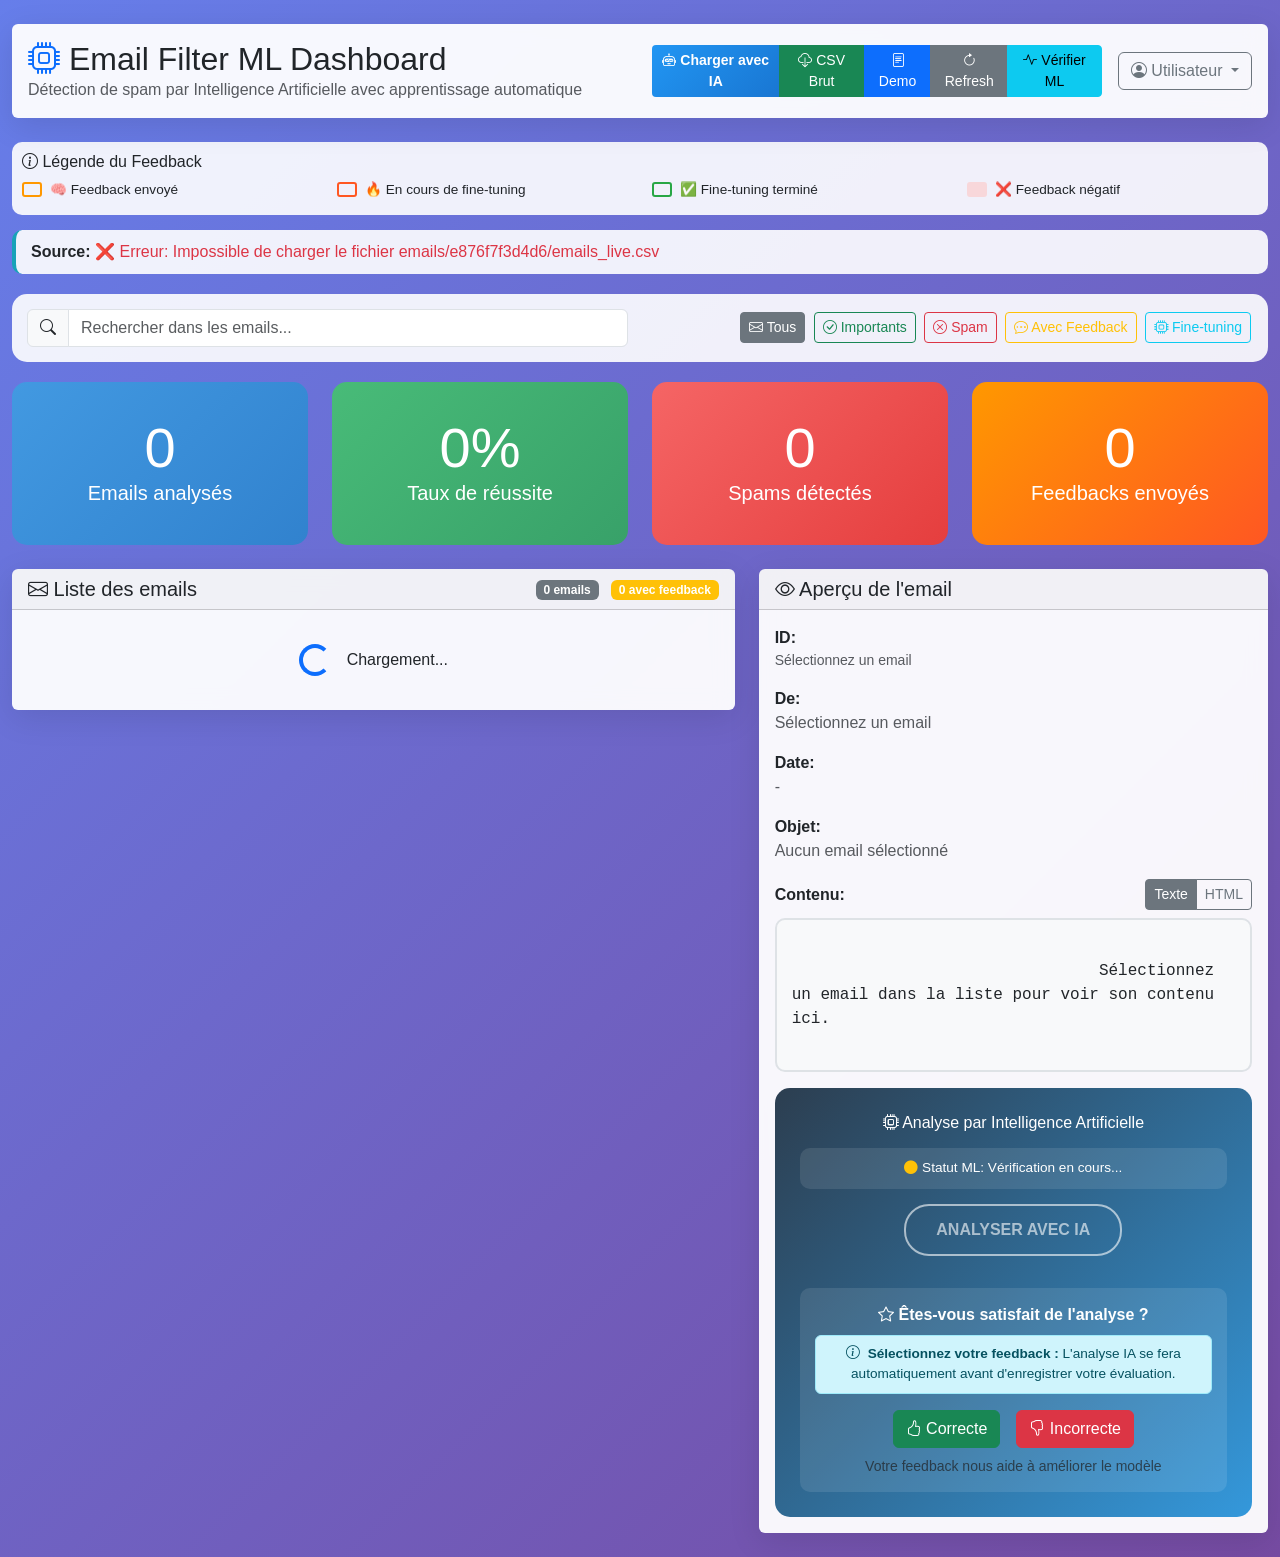
==== src/pages/index.html @ ebf8606f "all is fixed" ====
<!DOCTYPE html>
<html lang="fr">
<head>
    <meta charset="UTF-8">
    <meta name="viewport" content="width=device-width, initial-scale=1.0">
    <title>Email Filter - Détection de Spam ML & CSV</title>
    <link href="https://cdn.jsdelivr.net/npm/bootstrap@5.3.2/dist/css/bootstrap.min.css" rel="stylesheet">
    <link rel="stylesheet" href="https://cdn.jsdelivr.net/npm/bootstrap-icons@1.11.3/font/bootstrap-icons.min.css">
    <style>
        body { background: linear-gradient(135deg, #667eea 0%, #764ba2 100%); min-height: 100vh; font-family: 'Segoe UI', Tahoma, Geneva, Verdana, sans-serif; }
        .email-item { border-left: 4px solid #28a745; transition: all 0.3s ease; cursor: pointer; margin-bottom: 10px; padding: 15px; background: white; border-radius: 8px; box-shadow: 0 2px 4px rgba(0,0,0,0.1); position: relative; }
        .email-item.spam { border-left-color: #dc3545; }
        .email-item:hover { transform: translateX(5px); box-shadow: 0 4px 15px rgba(0,0,0,0.2); }
        .email-item.active { background-color: #e3f2fd !important; border-color: #2196f3; box-shadow: 0 4px 20px rgba(33, 150, 243, 0.3); }

        /* Styles pour le feedback et le fine-tuning */
        .email-item.has-feedback { border-right: 4px solid #ff9800; }
        .email-item.has-feedback::before,
        .email-item.contributing-to-finetuning::before,
        .email-item.finetuned-successfully::before { /* ✅ MODIFIÉ: Style commun pour les icônes */
            content: '';
            position: absolute;
            top: 10px;
            right: 10px;
            font-size: 16px;
            padding: 2px 6px;
            border-radius: 50%;
        }

        .email-item.has-feedback::before {
            content: '🧠';
            background: rgba(255, 152, 0, 0.1);
        }

        .email-item.contributing-to-finetuning {
            background: linear-gradient(135deg, rgba(255, 152, 0, 0.1), rgba(255, 87, 34, 0.1));
            border-right: 4px solid #ff5722;
        }
        .email-item.contributing-to-finetuning::before {
            content: '🔥';
            background: rgba(255, 87, 34, 0.2);
        }

        .email-item.finetuned-successfully {
            border-right: 4px solid #28a745; /* Bordure verte */
            background: rgba(40, 167, 69, 0.05); /* Léger fond vert */
        }
        .email-item.finetuned-successfully::before {
            content: '✅';
            background: rgba(40, 167, 69, 0.1);
        }

        .feedback-badge {
            position: absolute;
            top: 5px;
            right: 5px;
            font-size: 0.7rem;
            padding: 2px 6px;
            border-radius: 10px;
            font-weight: 600;
        }
        .feedback-positive { background: #d4edda; color: #155724; }
        .feedback-negative { background: #f8d7da; color: #721c24; }

        .card { backdrop-filter: blur(10px); background: rgba(255, 255, 255, 0.95); border: none; box-shadow: 0 8px 32px rgba(0, 0, 0, 0.1); }
        .stats-card { text-align: center; padding: 2rem; color: white; border-radius: 15px; transition: transform 0.3s ease; }
        .stats-card:hover { transform: translateY(-5px); }
        .stats-primary { background: linear-gradient(135deg, #4299e1, #3182ce); }
        .stats-success { background: linear-gradient(135deg, #48bb78, #38a169); }
        .stats-danger { background: linear-gradient(135deg, #f56565, #e53e3e); }
        .stats-warning { background: linear-gradient(135deg, #ff9800, #ff5722); }
        .email-preview { background: #f8f9fa; border: 2px solid #dee2e6; border-radius: 10px; padding: 15px; font-family: 'Courier New', monospace; max-height: 300px; overflow-y: auto; white-space: pre-wrap; }
        .analyze-section { background: linear-gradient(135deg, #2c3e50, #3498db); border-radius: 15px; padding: 25px; color: white; text-align: center; }
        .btn-analyze { background: rgba(255,255,255,0.2); border: 2px solid rgba(255,255,255,0.3); color: white; font-weight: 600; padding: 12px 30px; border-radius: 25px; transition: all 0.3s ease; }
        .btn-analyze:hover { background: rgba(255,255,255,0.3); transform: scale(1.05); color: white; }
        .btn-analyze:disabled { opacity: 0.6; cursor: not-allowed; transform: none; }
        .source-indicator { background: rgba(255, 255, 255, 0.9); border-radius: 10px; padding: 10px 15px; margin-bottom: 20px; border-left: 4px solid #17a2b8; }
        .email-type-badge { font-size: 0.7rem; padding: 4px 8px; border-radius: 12px; font-weight: 600; text-transform: uppercase; }
        #emailList { max-height: 500px; overflow-y: auto; padding: 0 15px; }
        .search-controls { background: rgba(255, 255, 255, 0.9); border-radius: 15px; padding: 15px; margin-bottom: 20px; }
        .ml-status { background: rgba(255, 255, 255, 0.1); border-radius: 10px; padding: 10px; margin-bottom: 15px; font-size: 0.85rem; }
        .ml-status.online { border-left: 4px solid #28a745; }
        .ml-status.offline { border-left: 4px solid #dc3545; }
        .ml-status.training { border-left: 4px solid #ffc107; background: rgba(255, 193, 7, 0.1); }
        .filter-buttons .btn { margin: 2px; }
        ::-webkit-scrollbar { width: 8px; }
        ::-webkit-scrollbar-track { background: #f1f1f1; border-radius: 4px; }
        ::-webkit-scrollbar-thumb { background: #888; border-radius: 4px; }
        ::-webkit-scrollbar-thumb:hover { background: #555; }
        .loading-spinner { display: flex; justify-content: center; align-items: center; height: 100px; }
        .error-message { background: #f8d7da; color: #721c24; padding: 10px; border-radius: 8px; border: 1px solid #f5c6cb; margin: 10px 0; }
        .feedback-section { background: rgba(255,255,255,0.1); border-radius: 10px; padding: 15px; margin-top: 15px; }
        .feedback-message { margin-top: 10px; }
        
        /* Contenu visible pour debug - authentification désactivée */
        .main-content {
            visibility: visible;
        }

        .auth-loading {
            position: fixed;
            top: 0;
            left: 0;
            width: 100%;
            height: 100%;
            background: linear-gradient(135deg, #667eea 0%, #764ba2 100%);
            display: flex;
            justify-content: center;
            align-items: center;
            z-index: 9999;
            color: white;
        }

        /* Styles pour les indicateurs de fine-tuning */
        .finetuning-indicator {
            background: linear-gradient(45deg, #ff9800, #ff5722);
            color: white;
            border-radius: 10px;
            padding: 15px;
            margin-bottom: 20px;
            animation: pulse 2s infinite;
        }
        .auto-refresh-indicator {
            background: rgba(33, 150, 243, 0.1);
            border: 2px solid #2196f3;
            border-radius: 10px;
            padding: 10px;
            margin-bottom: 15px;
        }

        @keyframes pulse {
            0% { box-shadow: 0 0 0 0 rgba(255, 152, 0, 0.7); }
            70% { box-shadow: 0 0 0 10px rgba(255, 152, 0, 0); }
            100% { box-shadow: 0 0 0 0 rgba(255, 152, 0, 0); }
        }

        @keyframes spin {
            to { transform: rotate(360deg); }
        }
        .spin { animation: spin 1s linear infinite; }

        .btn-auto-refresh {
            background: linear-gradient(135deg, #2196f3, #1976d2);
            border: none;
            color: white;
            font-weight: 600;
        }
        .btn-auto-refresh:hover {
            background: linear-gradient(135deg, #1976d2, #1565c0);
            color: white;
        }

        /* Style pour la légende du feedback */
        .feedback-legend {
            background: rgba(255, 255, 255, 0.9);
            border-radius: 10px;
            padding: 10px;
            margin-bottom: 15px;
            font-size: 0.85rem;
        }
        .legend-item {
            display: flex;
            align-items: center;
            margin-bottom: 5px;
        }
        .legend-color {
            width: 20px;
            height: 15px;
            margin-right: 8px;
            border-radius: 3px;
        }
    </style>
    
    <!-- Protection d'authentification améliorée -->
    <script>
        console.log('🔥 DEBUG: Script d\'authentification chargé');
        // TEMPORAIREMENT DÉSACTIVÉ POUR DEBUG
        if (false) {
        // PROTECTION CRITIQUE - Ne pas contourner cette vérification
        (function() {
            'use strict';

            console.log('[AUTH] Vérification d\'authentification en cours...');

            function checkAuth() {
                try {
                    // Vérifier le nouveau système d'authentification JWT
                    const accessToken = localStorage.getItem('access_token');
                    const tokenExpiry = localStorage.getItem('token_expiry');
                    const userData = localStorage.getItem('user_data');

                    console.log('[AUTH] Access Token:', accessToken ? 'trouvé' : 'absent');
                    console.log('[AUTH] User Data:', userData ? 'trouvé' : 'absent');

                    if (!accessToken || !tokenExpiry || !userData) {
                        console.log('[AUTH] Données d\'authentification manquantes');
                        return false;
                    }

                    // Vérifier si le token a expiré
                    const now = Date.now();
                    const expiry = parseInt(tokenExpiry);

                    if (now >= expiry) {
                        console.log('[AUTH] Token expiré');
                        return false;
                    }

                    console.log('[AUTH] Authentification valide');
                    return true;
                } catch (e) {
                    console.error('[AUTH] Erreur lors de la vérification:', e);
                    return false;
                }
            }

            function showAuthLoading() {
                const loadingDiv = document.createElement('div');
                loadingDiv.className = 'auth-loading';
                loadingDiv.innerHTML = `
                    <div class="text-center">
                        <div class="spinner-border text-light mb-3" role="status">
                            <span class="visually-hidden">Vérification...</span>
                        </div>
                        <h4>Vérification de l'authentification...</h4>
                    </div>
                `;
                document.body.appendChild(loadingDiv);
                return loadingDiv;
            }

            function removeAuthLoading(loadingDiv) {
                if (loadingDiv && loadingDiv.parentNode) {
                    loadingDiv.parentNode.removeChild(loadingDiv);
                }
            }

            // Afficher l'écran de chargement immédiatement
            const loadingDiv = showAuthLoading();

            // Délai pour permettre à la page de se charger et éviter le flash
            setTimeout(() => {
                const isAuthenticated = checkAuth();
                console.log('[AUTH] Résultat authentification:', isAuthenticated);

                if (!isAuthenticated) {
                    console.log('[AUTH] ACCÈS REFUSÉ - Redirection vers login');
                    // Redirection douce vers login
                    window.location.href = 'new_login.html';
                    return;
                }

                console.log('[AUTH] ACCÈS AUTORISÉ - Affichage du contenu');

                // Fonction pour afficher le contenu
                function showMainContent() {
                    console.log('[AUTH] Tentative d\'affichage du contenu...');

                    // Supprimer le loading
                    if (loadingDiv && loadingDiv.parentNode) {
                        loadingDiv.parentNode.removeChild(loadingDiv);
                        console.log('[AUTH] Loading supprimé');
                    }
                    removeAuthLoading(loadingDiv);

                    // Si DOMContentLoaded est déjà passé
                    if (document.readyState === 'complete' || document.readyState === 'interactive') {
                        const mainContent = document.querySelector('.main-content');
                        if (mainContent) {
                            mainContent.style.visibility = 'visible';
                            console.log('[AUTH] Contenu principal affiché');
                        } else {
                            console.error('[AUTH] Élément .main-content non trouvé !');
                        }

                        // Initialiser l'interface utilisateur
                        if (typeof initializeUserInterface === 'function') {
                            initializeUserInterface();
                            console.log('[AUTH] Interface utilisateur initialisée');
                        }
                        removeAuthLoading(loadingDiv);
                    }
                }

                // Afficher le contenu immédiatement
                showMainContent();

                // AuthManager compatible avec le nouveau système JWT
                window.AuthManager = {
                    getCurrentUser: function() {
                        try {
                            const userData = localStorage.getItem('user_data');
                            return userData ? JSON.parse(userData) : null;
                        } catch (e) {
                            return null;
                        }
                    },

                    getSessionInfo: function() {
                        try {
                            const userData = localStorage.getItem('user_data');
                            const tokenExpiry = localStorage.getItem('token_expiry');
                            if (userData && tokenExpiry) {
                                const user = JSON.parse(userData);
                                return {
                                    user: user,
                                    created: new Date().toLocaleString(),
                                    expires: new Date(parseInt(tokenExpiry)).toLocaleString()
                                };
                            }
                            return null;
                        } catch (e) {
                            return null;
                        }
                    },

                    logout: function() {
                        localStorage.removeItem('access_token');
                        localStorage.removeItem('refresh_token');
                        localStorage.removeItem('user_data');
                        localStorage.removeItem('token_expiry');
                        window.location.href = 'new_login.html';
                    }
                };
                // Code d'affichage déplacé plus haut dans la logique d'authentification
            }, 500);
        })();
        } // Fin du if (false) - debug
        console.log('🔥 DEBUG: Script d\'authentification terminé');
    </script>
</head>
<body>
    <!-- Contenu principal -->
    <div class="main-content">
    <div class="container-fluid py-4">
        <div class="row mb-4">
            <div class="col-12">
                <div class="card">
                    <div class="card-body">
                        <div class="row align-items-center">
                            <div class="col-md-6">
                                <h2 class="mb-0">
                                    <i class="bi bi-cpu text-primary"></i> Email Filter ML Dashboard
                                </h2>
                                <p class="text-muted mb-0">Détection de spam par Intelligence Artificielle avec apprentissage automatique</p>
                            </div>
                            <div class="col-md-6 text-end">
                                <div class="d-flex align-items-center justify-content-end gap-3">
                                    <div class="btn-group" role="group">
                                        <button type="button" class="btn btn-auto-refresh btn-sm" onclick="loadEmailsWithAI()">
                                            <i class="bi bi-robot"></i> Charger avec IA
                                        </button>
                                        <button type="button" class="btn btn-success btn-sm" onclick="loadLiveEmails()">
                                            <i class="bi bi-cloud-download"></i> CSV Brut
                                        </button>
                                        <button type="button" class="btn btn-primary btn-sm" onclick="loadDemoEmails()">
                                            <i class="bi bi-file-text"></i> Demo
                                        </button>
                                        <button type="button" class="btn btn-secondary btn-sm" onclick="refreshEmails()">
                                            <i class="bi bi-arrow-clockwise"></i> Refresh
                                        </button>
                                        <button type="button" class="btn btn-info btn-sm" onclick="checkMLStatus()">
                                            <i class="bi bi-activity"></i> Vérifier ML
                                        </button>
                                    </div>
                                    <div class="dropdown">
                                        <button class="btn btn-outline-secondary dropdown-toggle" type="button" id="userDropdown" data-bs-toggle="dropdown" aria-expanded="false">
                                            <i class="bi bi-person-circle"></i> <span id="userName">Utilisateur</span>
                                        </button>
                                        <ul class="dropdown-menu dropdown-menu-end" aria-labelledby="userDropdown">
                                            <li><span class="dropdown-item-text"><strong id="userEmail">email@example.com</strong></span></li>
                                            <li><span class="dropdown-item-text text-muted" id="userRole">Rôle</span></li>
                                            <li><hr class="dropdown-divider"></li>
                                            <li><a class="dropdown-item" href="#" onclick="showSessionInfo()"><i class="bi bi-info-circle"></i> Session</a></li>
                                            <li><a class="dropdown-item text-danger" href="#" onclick="logout()"><i class="bi bi-box-arrow-right"></i> Déconnexion</a></li>
                                        </ul>
                                    </div>
                                </div>
                            </div>
                        </div>
                    </div>
                </div>
            </div>
        </div>


        <!-- ✅ MODIFIÉ: Indicateur de Fine-tuning avec timer -->
        <div id="finetuningIndicator" class="finetuning-indicator" style="display: none;">
            <div class="d-flex justify-content-between align-items-center">
                <div class="d-flex align-items-center">
                    <div class="spinner-border spinner-border-sm me-3"></div>
                    <div>
                        <h6 class="mb-1">🧠 IA en Apprentissage</h6>
                        <small id="finetuningDetails">Le modèle s'améliore grâce à vos feedbacks.</small>
                    </div>
                </div>
                <div class="badge bg-light text-dark" id="finetuningTimer">00:00</div>
            </div>
        </div>

        <!-- Indicateur de Refresh Auto -->
        <div id="autoRefreshIndicator" class="auto-refresh-indicator" style="display: none;">
            <div class="d-flex align-items-center">
                <i class="bi bi-robot text-primary me-2"></i>
                <span><strong>Mode IA Automatique:</strong> Les emails sont automatiquement analysés par l'Intelligence Artificielle</span>
            </div>
        </div>

        <div class="feedback-legend">
            <h6 class="mb-2"><i class="bi bi-info-circle"></i> Légende du Feedback</h6>
            <div class="row">
                <div class="col-md-3">
                    <div class="legend-item">
                        <div class="legend-color" style="border: 2px solid #ff9800;"></div>
                        <span>🧠 Feedback envoyé</span>
                    </div>
                </div>
                <div class="col-md-3">
                    <div class="legend-item">
                        <div class="legend-color" style="border: 2px solid #ff5722;"></div>
                        <span>🔥 En cours de fine-tuning</span>
                    </div>
                </div>
                <div class="col-md-3">
                    <div class="legend-item">
                        <div class="legend-color" style="border: 2px solid #28a745;"></div>
                        <span>✅ Fine-tuning terminé</span>
                    </div>
                </div>
                <div class="col-md-3">
                    <div class="legend-item">
                        <div class="legend-color" style="background: #f8d7da;"></div>
                        <span>❌ Feedback négatif</span>
                    </div>
                </div>
            </div>
        </div>

        <div id="sourceIndicator" class="source-indicator" style="display: none;">
            <strong>Source:</strong> <span id="sourceText">Chargement...</span>
        </div>

        <div class="search-controls">
            <div class="row align-items-center">
                <div class="col-md-6">
                    <div class="input-group">
                        <span class="input-group-text"><i class="bi bi-search"></i></span>
                        <input type="text" id="searchInput" class="form-control" placeholder="Rechercher dans les emails..." onkeyup="performSearch()">
                    </div>
                </div>
                <div class="col-md-6">
                    <div class="filter-buttons text-end">
                        <button class="btn btn-outline-secondary btn-sm active" onclick="filterEmails('ALL')" data-filter="ALL">
                            <i class="bi bi-envelope"></i> Tous
                        </button>
                        <button class="btn btn-outline-success btn-sm" onclick="filterEmails('IMPORTANT')" data-filter="IMPORTANT">
                            <i class="bi bi-check-circle"></i> Importants
                        </button>
                        <button class="btn btn-outline-danger btn-sm" onclick="filterEmails('SPAM')" data-filter="SPAM">
                            <i class="bi bi-x-circle"></i> Spam
                        </button>
                        <button class="btn btn-outline-warning btn-sm" onclick="filterEmails('WITH_FEEDBACK')" data-filter="WITH_FEEDBACK">
                            <i class="bi bi-chat-dots"></i> Avec Feedback
                        </button>
                        <button class="btn btn-outline-info btn-sm" onclick="filterEmails('FINETUNING')" data-filter="FINETUNING">
                            <i class="bi bi-cpu"></i> Fine-tuning
                        </button>
                    </div>
                </div>
            </div>
        </div>

        <div class="row mb-4">
            <div class="col-md-3">
                <div class="stats-card stats-primary">
                    <div class="display-4" id="totalEmails">0</div>
                    <h5>Emails analysés</h5>
                </div>
            </div>
            <div class="col-md-3">
                <div class="stats-card stats-success">
                    <div class="display-4" id="successRate">0%</div>
                    <h5>Taux de réussite</h5>
                </div>
            </div>
            <div class="col-md-3">
                <div class="stats-card stats-danger">
                    <div class="display-4" id="spamCount">0</div>
                    <h5>Spams détectés</h5>
                </div>
            </div>
            <div class="col-md-3">
                <div class="stats-card stats-warning">
                    <div class="display-4" id="feedbackCount">0</div>
                    <h5>Feedbacks envoyés</h5>
                </div>
            </div>
        </div>

        <div class="row">
            <div class="col-lg-7">
                <div class="card">
                    <div class="card-header d-flex justify-content-between align-items-center">
                        <h5 class="mb-0"><i class="bi bi-envelope"></i> Liste des emails</h5>
                        <div>
                            <span id="emailCounter" class="badge bg-secondary me-2">0 emails</span>
                            <span id="feedbackCounter" class="badge bg-warning">0 avec feedback</span>
                        </div>
                    </div>
                    <div class="card-body p-0">
                        <div id="emailList">
                            <div class="loading-spinner">
                                <div class="spinner-border text-primary" role="status">
                                    <span class="visually-hidden">Chargement...</span>
                                </div>
                                <div class="ms-3">Chargement...</div>
                            </div>
                        </div>
                    </div>
                </div>
            </div>

            <div class="col-lg-5">
                <div class="card">
                    <div class="card-header d-flex justify-content-between align-items-center">
                        <h5 class="mb-0"><i class="bi bi-eye"></i> Aperçu de l'email</h5>
                        <div id="emailFeedbackStatus" class="badge" style="display: none;"></div>
                    </div>
                    <div class="card-body">
                        <div class="mb-3">
                            <strong>ID:</strong>
                            <div id="emailId" class="text-muted small">Sélectionnez un email</div>
                        </div>
                        <div class="mb-3">
                            <strong>De:</strong>
                            <div id="emailFrom" class="text-muted">Sélectionnez un email</div>
                        </div>
                        <div class="mb-3">
                            <strong>Date:</strong>
                            <div id="emailDate" class="text-muted">-</div>
                        </div>
                        <div class="mb-3">
                            <strong>Objet:</strong>
                            <div id="emailSubject" class="text-muted">Aucun email sélectionné</div>
                        </div>
                        <div class="mb-3">
                            <div class="d-flex justify-content-between align-items-center mb-2">
                                <strong>Contenu:</strong>
                                <div class="btn-group btn-group-sm" role="group">
                                    <input type="radio" class="btn-check" name="viewMode" id="textMode" checked>
                                    <label class="btn btn-outline-secondary" for="textMode">Texte</label>
                                    <input type="radio" class="btn-check" name="viewMode" id="htmlMode">
                                    <label class="btn btn-outline-secondary" for="htmlMode">HTML</label>
                                </div>
                            </div>
                            <div id="emailBody" class="email-preview">
                                Sélectionnez un email dans la liste pour voir son contenu ici.
                            </div>
                        </div>

                        <div class="analyze-section">
                            <h6 class="mb-3">
                                <i class="bi bi-cpu"></i> Analyse par Intelligence Artificielle
                            </h6>
                            <div id="mlStatus" class="ml-status">
                                <i class="bi bi-circle-fill text-warning"></i> Statut ML: Vérification en cours...
                            </div>
                            <button id="analyzeBtn" class="btn btn-analyze mb-3" onclick="analyzeEmail()" disabled>
                                <i class="bi bi-brain"></i> ANALYSER AVEC IA
                            </button>
                            <div id="analysisResult" class="mb-3"></div>

                            <div class="feedback-section">
                                <div class="mb-2">
                                    <strong><i class="bi bi-star"></i> Êtes-vous satisfait de l'analyse ?</strong>
                                </div>
                                <div id="feedbackInstruction" class="alert alert-info alert-sm py-2 mb-3" style="font-size: 0.85rem;">
                                    <i class="bi bi-info-circle me-1"></i>
                                    <strong>Sélectionnez votre feedback :</strong> L'analyse IA se fera automatiquement avant d'enregistrer votre évaluation.
                                </div>
                                <div class="d-flex gap-3 justify-content-center">
                                    <button type="button" class="btn btn-success" onclick="sendFeedbackDirect('yes')">
                                        <i class="bi bi-hand-thumbs-up"></i> Correcte
                                    </button>
                                    <button type="button" class="btn btn-danger" onclick="sendFeedbackDirect('no')">
                                        <i class="bi bi-hand-thumbs-down"></i> Incorrecte
                                    </button>
                                </div>
                                <small class="text-muted d-block mt-2 text-center">
                                    Votre feedback nous aide à améliorer le modèle
                                </small>
                            </div>
                        </div>
                    </div>
                </div>
            </div>
        </div>
    </div>
    </div><!-- Fin main-content -->

    <!-- Modal Gmail -->
    <div class="modal fade" id="gmailModal" tabindex="-1" aria-labelledby="gmailModalLabel" aria-hidden="true">
        <div class="modal-dialog modal-dialog-centered">
            <div class="modal-content">
                <div class="modal-header">
                    <h5 class="modal-title" id="gmailModalLabel">
                        <i class="bi bi-envelope-at"></i> Récupérer vos emails Gmail
                    </h5>
                    <button type="button" class="btn-close" data-bs-dismiss="modal" aria-label="Close"></button>
                </div>
                <div class="modal-body">
                    <div class="alert alert-info">
                        <i class="bi bi-info-circle"></i>
                        <strong>Important :</strong> Utilisez un <a href="https://support.google.com/mail/answer/185833" target="_blank">mot de passe d'application</a> Gmail, pas votre mot de passe principal.
                    </div>

                    <div id="gmailAlert"></div>

                    <form id="gmailForm">
                        <div class="mb-3">
                            <label for="gmailUsername" class="form-label">
                                <i class="bi bi-person"></i> Adresse Gmail
                            </label>
                            <input type="email" class="form-control" id="gmailUsername" placeholder="votre@gmail.com" required>
                        </div>

                        <div class="mb-3">
                            <label for="gmailPassword" class="form-label">
                                <i class="bi bi-key"></i> Mot de passe d'application
                            </label>
                            <input type="password" class="form-control" id="gmailPassword" placeholder="xxxx xxxx xxxx xxxx" required>
                            <div class="form-text">
                                <a href="https://support.google.com/mail/answer/185833" target="_blank">
                                    Comment créer un mot de passe d'application ?
                                </a>
                            </div>
                        </div>

                        <div class="row">
                            <div class="col-md-6">
                                <div class="mb-3">
                                    <label for="maxEmails" class="form-label">Nombre d'emails max</label>
                                    <select class="form-select" id="maxEmails">
                                        <option value="25">25 emails</option>
                                        <option value="50" selected>50 emails</option>
                                        <option value="100">100 emails</option>
                                    </select>
                                </div>
                            </div>
                            <div class="col-md-6">
                                <div class="mb-3">
                                    <div class="form-check mt-4">
                                        <input class="form-check-input" type="checkbox" id="includeSpam" checked>
                                        <label class="form-check-label" for="includeSpam">
                                            Inclure les spams
                                        </label>
                                    </div>
                                </div>
                            </div>
                        </div>
                    </form>
                </div>
                <div class="modal-footer">
                    <button type="button" class="btn btn-secondary" data-bs-dismiss="modal">Annuler</button>
                    <button type="button" class="btn btn-success" id="fetchGmailBtn">
                        <span class="spinner-border spinner-border-sm d-none" id="gmailSpinner"></span>
                        <i class="bi bi-cloud-download"></i> Récupérer les emails
                    </button>
                </div>
            </div>
        </div>
    </div>

    <!-- Scripts d'authentification intégrés dans le fichier -->
    <!-- Scripts d'authentification -->
    <!-- <script src="auth-guard.js"></script> --> <!-- Disabled: file not found -->

    <script src="https://cdn.jsdelivr.net/npm/bootstrap@5.3.2/dist/js/bootstrap.bundle.min.js"></script>
    <script src="hashUtils.js"></script>
    <script src="csvEmailLoader.js" defer></script>

    <script defer>
        // Variables globales
        let currentFilter = 'ALL';
        let currentSearchQuery = '';
        let filteredEmails = [];
        let mlStatusOnline = false;
        let autoRefreshMode = false;
        let finetuningStatus = false;
        // ✅ NOUVEAU: Variables pour le timer de fine-tuning
        let finetuningTimerInterval = null;
        let finetuningStartTime = null;

        // Variables pour le feedback
        let currentEmailData = null;
        let currentAnalysisResult = null;

        // Stockage local du cycle de vie du feedback
        let feedbackStorage = JSON.parse(localStorage.getItem('emailFeedbacks') || '{}');
        let finetuningEmailIds = new Set(JSON.parse(localStorage.getItem('finetuningEmails') || '[]'));
        let finetunedEmailIds = new Set(JSON.parse(localStorage.getItem('finetunedEmails') || '[]'));

        const getApiUrl = () => {
            const hostname = window.location.hostname;
            if (hostname === 'localhost' || hostname === '127.0.0.1') {
                return 'http://localhost:8000';
            }
            return `http://${hostname}:8000`;
        };

        const mlApiUrl = getApiUrl();

        // Fonctions de gestion du stockage
        function saveFeedbackToStorage(emailId, feedback) {
            feedbackStorage[emailId] = {
                satisfaction: feedback.satisfaction,
                timestamp: feedback.timestamp,
                prediction: feedback.prediction,
                probability: feedback.probability
            };
            localStorage.setItem('emailFeedbacks', JSON.stringify(feedbackStorage));
            console.log(`💾 Feedback sauvegardé pour email ${emailId}`);
        }

        function markEmailForFinetuning(emailId) {
            finetuningEmailIds.add(emailId);
            localStorage.setItem('finetuningEmails', JSON.stringify([...finetuningEmailIds]));
            console.log(`🔥 Email ${emailId} marqué pour fine-tuning`);
        }

        function markEmailsAsFinetuned(emailIds) {
            emailIds.forEach(id => finetunedEmailIds.add(id));
            localStorage.setItem('finetunedEmails', JSON.stringify([...finetunedEmailIds]));
            console.log(`✅ ${emailIds.size} emails marqués comme fine-tunés.`);
        }

        function clearPendingFinetuningEmails() {
            finetuningEmailIds.clear();
            localStorage.removeItem('finetuningEmails');
            console.log('🗑️ File d\'attente de fine-tuning vidée.');
        }

        function getEmailFeedbackStatus(emailId) {
            return feedbackStorage[emailId] || null;
        }

        function isEmailContributingToFinetuning(emailId) {
            return finetuningEmailIds.has(emailId);
        }

        function isEmailFinetuned(emailId) {
            return finetunedEmailIds.has(emailId);
        }

        function updateEmailDisplayWithFeedback() {
            const emailItems = document.querySelectorAll('.email-item');
            let feedbackCount = 0;

            emailItems.forEach((item, index) => {
                const email = filteredEmails[index];
                if (!email) return;

                const emailId = email.id || `email_${index}`;
                const feedbackStatus = getEmailFeedbackStatus(emailId);
                const isContributing = isEmailContributingToFinetuning(emailId);
                const isFinetuned = isEmailFinetuned(emailId);

                item.classList.remove('has-feedback', 'contributing-to-finetuning', 'finetuned-successfully');

                const existingBadges = item.querySelectorAll('.feedback-badge');
                existingBadges.forEach(badge => badge.remove());

                if (isFinetuned) {
                    item.classList.add('finetuned-successfully');
                } else if (isContributing) {
                    item.classList.add('contributing-to-finetuning');
                } else if (feedbackStatus) {
                    item.classList.add('has-feedback');
                }

                if (feedbackStatus) {
                    feedbackCount++;
                    const badge = document.createElement('div');
                    badge.className = `feedback-badge ${feedbackStatus.satisfaction === 'yes' ? 'feedback-positive' : 'feedback-negative'}`;
                    badge.innerHTML = feedbackStatus.satisfaction === 'yes' ? '👍' : '👎';
                    badge.title = `Feedback: ${feedbackStatus.satisfaction === 'yes' ? 'Positif' : 'Négatif'} - ${new Date(feedbackStatus.timestamp).toLocaleString()}`;
                    item.appendChild(badge);
                }
            });
            document.getElementById('feedbackCounter').textContent = `${feedbackCount} avec feedback`;
            document.getElementById('feedbackCount').textContent = feedbackCount;
        }

        async function loadEmailsWithAI() {
            console.log('🤖 Chargement automatique avec IA...');
            autoRefreshMode = true;
            showAutoRefreshIndicator(true);

            try {
                await refreshEmailsWithML();
                emailLoader.updateSourceIndicator(`🤖 Emails analysés automatiquement par l'IA (${emailLoader.emails.length} emails)`, 'success');
            } catch (error) {
                console.warn('⚠️ Erreur IA automatique, fallback CSV brut');
                autoRefreshMode = false;
                showAutoRefreshIndicator(false);
                await loadLiveEmails();
            }
        }

        async function refreshEmailsWithML() {
            try {
                emailLoader.updateSourceIndicator('🔄 Traitement automatique par l\'IA en cours...', 'info');
                const csvResponse = await fetch('./emails_live.csv');
                if (!csvResponse.ok) throw new Error('Impossible de charger le fichier CSV');

                const csvBlob = await csvResponse.blob();
                const formData = new FormData();
                formData.append('file', csvBlob, 'emails_live.csv');

                const response = await fetch(`${mlApiUrl}/process-csv`, {
                    method: 'POST', mode: 'cors', body: formData, signal: AbortSignal.timeout(180000)
                });
                if (!response.ok) throw new Error(`API Error ${response.status}: ${await response.text()}`);

                const processedCsvBlob = await response.blob();
                const textContent = await processedCsvBlob.text();
                emailLoader.emails = emailLoader.parseCSV(textContent);
                emailLoader.currentSource = 'ai_processed';

                emailLoader.displayEmails(document.getElementById('emailList'));
                emailLoader.updateStatsDisplay();
                updateEmailDisplayWithFeedback();
                if (emailLoader.emails.length > 0) selectEmail(0);
                console.log(`✅ ${emailLoader.emails.length} emails traités par l'IA`);

            } catch (error) {
                console.error('❌ Erreur traitement IA:', error);
                emailLoader.updateSourceIndicator(`❌ Erreur IA: ${error.message}`, 'danger');
                throw error;
            }
        }

        // ✅ MODIFIÉ: Gestion du timer de fine-tuning
        async function checkFinetuningStatus() {
            try {
                const response = await fetch(`${mlApiUrl}/health`, { mode: 'cors', signal: AbortSignal.timeout(5000) });

                if (response.ok) {
                    const data = await response.json();
                    const isTraining = data.is_finetuning_running || false;

                    if (finetuningStatus && !isTraining) {
                        console.log('✅🎉 FINE-TUNING TERMINÉ!');
                        stopFinetuningTimer(); // Arrêter le timer
                        markEmailsAsFinetuned(finetuningEmailIds);
                        clearPendingFinetuningEmails();
                        applyFiltersAndSearch();

                        if (autoRefreshMode) {
                            setTimeout(() => {
                                console.log('🔄 Rechargement automatique après fine-tuning');
                                loadEmailsWithAI();
                            }, 2000);
                        }
                    } else if (!finetuningStatus && isTraining) {
                        console.log('🔥 FINE-TUNING DÉTECTÉ!');
                        startFinetuningTimer(); // Lancer le timer
                    }

                    finetuningStatus = isTraining;
                    showFinetuningIndicator(isTraining);
                    updateMLStatusForTraining(isTraining);
                }
            } catch (error) {
                console.warn('⚠️ Impossible de vérifier le statut fine-tuning:', error);
                if (finetuningStatus) { // Si on perd la connexion pendant le FT
                    stopFinetuningTimer();
                    showFinetuningIndicator(false);
                }
            }
        }

        // ✅ NOUVEAU: Fonctions pour le timer
        function startFinetuningTimer() {
            if (finetuningTimerInterval) clearInterval(finetuningTimerInterval);
            finetuningStartTime = Date.now();
            const timerElement = document.getElementById('finetuningTimer');

            timerElement.textContent = '00:00';
            finetuningTimerInterval = setInterval(() => {
                const elapsed = Math.floor((Date.now() - finetuningStartTime) / 1000);
                const minutes = String(Math.floor(elapsed / 60)).padStart(2, '0');
                const seconds = String(elapsed % 60).padStart(2, '0');
                timerElement.textContent = `${minutes}:${seconds}`;
            }, 1000);
        }

        function stopFinetuningTimer() {
            if (finetuningTimerInterval) {
                clearInterval(finetuningTimerInterval);
                finetuningTimerInterval = null;
                console.log('⏱️ Timer de fine-tuning arrêté.');
            }
        }

        function showFinetuningIndicator(show) {
            const indicator = document.getElementById('finetuningIndicator');
            if (indicator) indicator.style.display = show ? 'flex' : 'none'; // Utiliser flex pour l'alignement
        }

        function showAutoRefreshIndicator(show) {
            const indicator = document.getElementById('autoRefreshIndicator');
            if (indicator) indicator.style.display = show ? 'block' : 'none';
        }

        // ✅ MODIFIÉ: Mise à jour du statut ML
        function updateMLStatusForTraining(isTraining) {
            const statusElement = document.getElementById('mlStatus');
            const analyzeBtn = document.getElementById('analyzeBtn');

            if (isTraining) {
                statusElement.innerHTML = '<i class="bi bi-circle-fill text-warning"></i> <strong>IA en Apprentissage...</strong><br><small>Analyses sur modèle actuel</small>';
                statusElement.className = 'ml-status training';
            } else if (mlStatusOnline) {
                 statusElement.innerHTML = `<i class="bi bi-circle-fill text-success"></i> Modèle ML: <strong>En ligne</strong>`;
                 statusElement.className = 'ml-status online';
            }

            // ✅ MODIFIÉ: Le bouton d'analyse reste activé
            if (mlStatusOnline) {
                analyzeBtn.disabled = document.getElementById('emailId').textContent === 'Sélectionnez un email';
            } else {
                analyzeBtn.disabled = true;
            }
        }

        async function loadLiveEmails() {
            try {
                autoRefreshMode = false;
                showAutoRefreshIndicator(false);
                
                // Essayer de charger directement le fichier avec le hash utilisateur
                let userEmailHash = null;
                try {
                    const userData = localStorage.getItem('user_data');
                    if (userData) {
                        const user = JSON.parse(userData);
                        if (user.email) {
                            userEmailHash = await hashEmailForDirectory(user.email);
                        }
                    }
                } catch (e) {
                    // Pas d'utilisateur authentifié
                }

                // Essayer de charger le fichier spécifique à l'utilisateur
                let csvPath = userEmailHash ? `emails/${userEmailHash}/emails_live.csv` : 'emails_live.csv';
                
                await emailLoader.loadEmailsFromCSV(csvPath);
                emailLoader.updateSourceIndicator(`📊 Données CSV brutes (${emailLoader.emails.length} emails)`, 'success');
                loadAndUpdate();
                
            } catch (error) {
                console.error('Erreur chargement CSV brut:', error);
                emailLoader.updateSourceIndicator(`❌ Erreur: ${error.message}`, 'danger');
                alert(`Erreur de chargement du fichier CSV. Assurez-vous d'utiliser un serveur local et que le fichier 'emails_live.csv' est présent.`);
            }
        }

        async function loadDemoEmails() {
            try {
                autoRefreshMode = false;
                showAutoRefreshIndicator(false);
                await emailLoader.loadEmailsFromCSV('emails_demo.csv');
                emailLoader.updateSourceIndicator(`📝 Données de démonstration (${emailLoader.emails.length} emails)`, 'primary');
                loadAndUpdate();
            } catch (error) {
                alert(`Erreur de chargement du fichier démo.`);
            }
        }

        function loadAndUpdate() {
            applyFiltersAndSearch();
            emailLoader.updateStatsDisplay();
            updateEmailDisplayWithFeedback();
            if (filteredEmails.length > 0) {
                selectEmail(0);
            }
        }

        async function refreshEmails() {
            console.log('🔄 Refresh avec prédictions ML pour tous les emails...');
            emailLoader.updateSourceIndicator('🔄 Chargement et analyse ML de tous les emails...', 'info');
            
            try {
                // Étape 1: Charger d'abord les emails depuis le CSV
                let userEmailHash = null;
                try {
                    const userData = localStorage.getItem('user_data');
                    if (userData) {
                        const user = JSON.parse(userData);
                        if (user.email) {
                            userEmailHash = await hashEmailForDirectory(user.email);
                        }
                    }
                } catch (e) {
                    console.log('Pas d\'utilisateur authentifié, mode global');
                }

                // Construire le bon chemin CSV
                let csvPath = userEmailHash ? `emails/${userEmailHash}/emails_live.csv` : 'emails_live.csv';
                
                // Charger les emails depuis le CSV
                await emailLoader.loadEmailsFromCSV(csvPath);
                console.log(`📊 ${emailLoader.emails.length} emails chargés depuis ${csvPath}`);
                
                if (emailLoader.emails.length === 0) {
                    emailLoader.updateSourceIndicator('⚠️ Aucun email trouvé', 'warning');
                    return;
                }

                // Étape 2: Faire des prédictions ML pour chaque email
                emailLoader.updateSourceIndicator(`🧠 Analyse ML en cours pour ${emailLoader.emails.length} emails...`, 'info');
                
                let successCount = 0;
                let errorCount = 0;

                for (let i = 0; i < emailLoader.emails.length; i++) {
                    const email = emailLoader.emails[i];
                    const emailId = email.id || `email_${i}`;
                    
                    try {
                        console.log(`🧠 Analyse ML ${i + 1}/${emailLoader.emails.length}: ${emailId}`);
                        
                        const response = await fetch(`${mlApiUrl}/predict/email-id`, {
                            method: 'POST',
                            mode: 'cors',
                            headers: { 'Content-Type': 'application/json' },
                            body: JSON.stringify({ 
                                email_id: emailId, 
                                client_id: userEmailHash 
                            }),
                            signal: AbortSignal.timeout(15000) // 15 secondes par email
                        });

                        if (response.ok) {
                            const result = await response.json();
                            
                            // Mettre à jour le type de l'email basé sur la prédiction
                            const newType = result.prediction === 'phishing' ? 'SPAM' : 'IMPORTANT';
                            const oldType = email.type;
                            
                            emailLoader.emails[i].type = newType;
                            emailLoader.emails[i].ml_probability = result.probability;
                            emailLoader.emails[i].ml_confidence = result.confidence;
                            emailLoader.emails[i].language_detected = result.language_detected;
                            
                            if (newType !== oldType) {
                                console.log(`   🔄 ${emailId}: ${oldType} → ${newType} (conf: ${result.confidence})`);
                            } else {
                                console.log(`   ✅ ${emailId}: ${newType} confirmé (conf: ${result.confidence})`);
                            }
                            
                            successCount++;
                        } else {
                            console.warn(`   ⚠️ ${emailId}: Erreur HTTP ${response.status}`);
                            errorCount++;
                        }
                    } catch (error) {
                        console.error(`   ❌ ${emailId}: ${error.message}`);
                        errorCount++;
                    }
                    
                    // Mise à jour progressive de l'interface
                    if ((i + 1) % 5 === 0 || i === emailLoader.emails.length - 1) {
                        const processed = i + 1;
                        const remaining = emailLoader.emails.length - processed;
                        emailLoader.updateSourceIndicator(
                            `🧠 Analyse ML: ${processed}/${emailLoader.emails.length} traités (${remaining} restants)`, 
                            'info'
                        );
                        
                        // Rafraîchir l'affichage par petits groupes
                        const container = document.getElementById('emailList');
                        emailLoader.displayEmails(container);
                        emailLoader.updateStatsDisplay();
                        updateEmailDisplayWithFeedback();
                    }
                }

                // Étape 3: Affichage final
                console.log(`✅ Analyse ML terminée: ${successCount} succès, ${errorCount} erreurs`);
                
                const container = document.getElementById('emailList');
                emailLoader.displayEmails(container);
                emailLoader.updateStatsDisplay();
                updateEmailDisplayWithFeedback();
                
                if (emailLoader.emails.length > 0) {
                    selectEmail(0);
                }
                
                // Message de statut final
                const statusMessage = errorCount > 0 
                    ? `🧠 Analyse ML terminée: ${successCount}/${emailLoader.emails.length} emails analysés (${errorCount} erreurs)`
                    : `🧠 Analyse ML terminée: ${emailLoader.emails.length} emails analysés avec succès`;
                    
                emailLoader.updateSourceIndicator(statusMessage, successCount > 0 ? 'success' : 'warning');
                
            } catch (error) {
                console.error('❌ Erreur lors du refresh avec ML:', error);
                emailLoader.updateSourceIndicator(`❌ Erreur: ${error.message}`, 'danger');
                
                // Fallback: essayer de charger sans ML
                try {
                    if (autoRefreshMode) {
                        await refreshEmailsWithML();
                    } else {
                        if (emailLoader.currentSource === 'csv_live') {
                            await loadLiveEmails();
                        } else {
                            await loadDemoEmails();
                        }
                    }
                } catch (fallbackError) {
                    console.error('❌ Fallback également échoué:', fallbackError);
                }
            }
        }

        function applyFiltersAndSearch() {
            let emails = emailLoader.emails;

            if (currentFilter !== 'ALL') {
                if (currentFilter === 'WITH_FEEDBACK') {
                    emails = emails.filter(email => {
                        const emailId = email.id || `email_${emailLoader.emails.indexOf(email)}`;
                        return getEmailFeedbackStatus(emailId) !== null;
                    });
                } else if (currentFilter === 'FINETUNING') {
                    emails = emails.filter(email => {
                        const emailId = email.id || `email_${emailLoader.emails.indexOf(email)}`;
                        return isEmailContributingToFinetuning(emailId) || isEmailFinetuned(emailId);
                    });
                } else {
                    emails = emails.filter(email => email.type === currentFilter);
                }
            }

            if (currentSearchQuery) {
                const query = currentSearchQuery.toLowerCase();
                emails = emails.filter(email =>
                    (email.from && email.from.toLowerCase().includes(query)) ||
                    (email.subject && email.subject.toLowerCase().includes(query)) ||
                    (email.body && (email.body || '').toLowerCase().includes(query))
                );
            }

            filteredEmails = emails;
            const container = document.getElementById('emailList');
            emailLoader.displayEmails(container, filteredEmails);
            updateEmailDisplayWithFeedback();

            const feedbackCount = filteredEmails.filter(email => {
                const emailId = email.id || `email_${emailLoader.emails.indexOf(email)}`;
                return getEmailFeedbackStatus(emailId) !== null;
            }).length;

            document.getElementById('emailCounter').textContent = `${filteredEmails.length}/${emailLoader.emails.length} emails`;
            document.getElementById('feedbackCounter').textContent = `${feedbackCount} avec feedback`;
        }

        function selectEmail(index) {
            document.querySelectorAll('.email-item').forEach(item => item.classList.remove('active'));

            const email = filteredEmails[index];
            if (!email) {
                resetEmailDisplay();
                resetAnalysisAndFeedback();
                return;
            }

            const emailId = email.id || `email_${index}`;
            const feedbackStatus = getEmailFeedbackStatus(emailId);
            const isContributing = isEmailContributingToFinetuning(emailId);
            const isFinetuned = isEmailFinetuned(emailId);

            currentEmailData = {
                id: emailId,
                from: email.from || '',
                subject: email.subject || '',
                body: email.body || '',
                type: email.type || 'unknown',
                fullText: `From: ${email.from || ''} Subject: ${email.subject || ''} Body: ${email.body || ''}`
            };

            const emailElement = document.querySelector(`[data-index="${index}"]`);
            if (emailElement) emailElement.classList.add('active');

            document.getElementById('emailId').textContent = emailId;
            document.getElementById('emailFrom').textContent = email.from;
            document.getElementById('emailDate').textContent = emailLoader.formatDate(email.date);
            document.getElementById('emailSubject').textContent = email.subject;
            document.getElementById('emailBody').dataset.textContent = email.body || '';

            const feedbackStatusElement = document.getElementById('emailFeedbackStatus');
            if (feedbackStatus) {
                feedbackStatusElement.style.display = 'block';
                feedbackStatusElement.className = `badge ${feedbackStatus.satisfaction === 'yes' ? 'bg-success' : 'bg-danger'}`;
                let statusText = feedbackStatus.satisfaction === 'yes' ? '✅ Feedback Positif' : '❌ Feedback Négatif';

                if (isFinetuned) {
                    statusText += ' - ✅ Fine-tuné';
                } else if (isContributing) {
                    statusText += ' - 🔥 En cours';
                }

                feedbackStatusElement.innerHTML = statusText;
                feedbackStatusElement.title = `Envoyé le ${new Date(feedbackStatus.timestamp).toLocaleString()}`;
            } else {
                feedbackStatusElement.style.display = 'none';
            }

            updateBodyDisplay();
            // ✅ MODIFIÉ: Le bouton ne se désactive que si le ML est hors ligne
            document.getElementById('analyzeBtn').disabled = !mlStatusOnline;

            resetAnalysisAndFeedback();
        }

        function resetEmailDisplay() {
            const elements = ['emailId', 'emailFrom', 'emailDate', 'emailSubject'];
            elements.forEach(id => {
                document.getElementById(id).textContent = id === 'emailDate' ? '-' : id === 'emailId' ? 'Sélectionnez un email' : 'Aucun email sélectionné';
            });
            document.getElementById('emailBody').textContent = 'Sélectionnez un email dans la liste pour voir son contenu ici.';
            document.getElementById('emailFeedbackStatus').style.display = 'none';
        }

        function resetAnalysisAndFeedback() {
            currentAnalysisResult = null;
            document.getElementById('analysisResult').innerHTML = '';
            document.querySelectorAll('input[name="satisfaction"]').forEach(input => {
                input.checked = false;
                // ✅ MODIFIÉ: Ne plus désactiver les boutons
                // input.disabled = true;
            });
            // ✅ NOUVEAU: Réafficher l'instruction quand on reset
            const feedbackInstruction = document.getElementById('feedbackInstruction');
            if (feedbackInstruction) {
                feedbackInstruction.style.display = 'block';
            }
        }

        async function checkMLStatus() {
            const statusElement = document.getElementById('mlStatus');
            const analyzeBtn = document.getElementById('analyzeBtn');
            
            console.log('🔍 [DEBUG] Début checkMLStatus - URL:', mlApiUrl);
            statusElement.innerHTML = '<i class="bi bi-arrow-clockwise spin"></i> Vérification du modèle ML...';

            try {
                console.log('🔍 [DEBUG] Tentative de connexion au service ML...');
                const response = await fetch(`${mlApiUrl}/health`, { 
                    mode: 'cors', 
                    signal: AbortSignal.timeout(5000)
                });

                console.log('🔍 [DEBUG] Réponse reçue:', response.status, response.ok);

                if (response.ok) {
                    mlStatusOnline = true;
                    const data = await response.json();
                    console.log('🔍 [DEBUG] Données ML reçues:', data);
                    updateMLStatusForTraining(data.is_finetuning_running || false);
                    console.log('✅ [DEBUG] Modèle ML en ligne et opérationnel');
                } else {
                    throw new Error(`HTTP ${response.status}`);
                }
            } catch (error) {
                console.error('❌ [DEBUG] Erreur checkMLStatus:', error);
                mlStatusOnline = false;
                statusElement.innerHTML = `<i class="bi bi-circle-fill text-danger"></i> Modèle ML: <strong>Hors ligne</strong><br><small>${error.name === 'AbortError' ? 'Timeout' : 'Erreur connexion'}</small>`;
                statusElement.className = 'ml-status offline';
                analyzeBtn.disabled = true;
                showFinetuningIndicator(false);
            }
        }

        async function analyzeEmail() {
            if (!mlStatusOnline) {
                showAnalysisError('Le modèle ML n\'est pas disponible.');
                return;
            }

            const resultDiv = document.getElementById('analysisResult');
            const analyzeBtn = document.getElementById('analyzeBtn');

            if (!currentEmailData || !currentEmailData.id) {
                showAnalysisError('Veuillez sélectionner un email complet.');
                return;
            }

            const emailId = currentEmailData.id;
            analyzeBtn.disabled = true;
            resultDiv.innerHTML = `<div class="text-info"><div class="spinner-border spinner-border-sm me-2"></div><strong>Analyse IA en cours...</strong></div>`;

            // Récupérer le hash de l'utilisateur
            let clientId = null;
            try {
                const userData = localStorage.getItem('user_data');
                if (userData) {
                    const user = JSON.parse(userData);
                    if (user.email) {
                        clientId = await hashEmailForDirectory(user.email);
                        console.log(`📁 Analyse ML pour client: ${clientId}`);
                    }
                }
            } catch (e) {
                console.log('Info: Pas de client_id, analyse globale');
            }

            try {
                const response = await fetch(`${mlApiUrl}/predict/email-id`, {
                    method: 'POST', mode: 'cors', headers: { 'Content-Type': 'application/json' },
                    body: JSON.stringify({ email_id: emailId, client_id: clientId }),
                    signal: AbortSignal.timeout(30000)
                });
                if (!response.ok) throw new Error(`API Error ${response.status}: ${await response.text()}`);

                displayMLResult(await response.json());
            } catch (error) {
                showAnalysisError(`Erreur ML: ${error.message}`);
                checkMLStatus();
            } finally {
                analyzeBtn.disabled = !mlStatusOnline;
            }
        }

        function displayMLResult(data) {
            const confidence = Math.round((data.probability || 0) * 100);
            const isSpam = data.prediction === 'phishing' || data.prediction === 'spam';

            currentAnalysisResult = {
                prediction: data.prediction, probability: data.probability, confidence: confidence,
                language_detected: data.language_detected || 'en', isSpam: isSpam, timestamp: new Date().toISOString()
            };

            document.getElementById('analysisResult').innerHTML = `
                <div class="analysis-result ${isSpam ? 'text-danger' : 'text-success'}">
                    <div class="d-flex align-items-center mb-2">
                        <i class="bi bi-${isSpam ? 'shield-x' : 'shield-check'} me-2"></i>
                        <strong>${isSpam ? 'SPAM/PHISHING détecté' : 'Email LÉGITIME'}</strong>
                    </div>
                    <div class="mb-1"><small>Confiance: <strong>${confidence}%</strong></small></div>
                    <div><small class="text-muted">Langue: ${data.language_detected || 'en'}</small></div>
                </div>
            `;
            // ✅ NOUVEAU: Masquer l'instruction et activer les boutons
            const feedbackInstruction = document.getElementById('feedbackInstruction');
            if (feedbackInstruction) {
                feedbackInstruction.style.display = 'none';
            }
            document.querySelectorAll('input[name="satisfaction"]').forEach(input => input.disabled = false);
        }

        async function sendFeedback(satisfaction) {
            if (!currentEmailData || !currentAnalysisResult) return;

            try {
                // Récupérer le client_id de la même manière que pour l'analyse
                let clientId = null;
                try {
                    const userData = localStorage.getItem('user_data');
                    if (userData) {
                        const user = JSON.parse(userData);
                        if (user.email) {
                            clientId = await hashEmailForDirectory(user.email);
                        }
                    }
                } catch (e) {
                    console.log('Info: Pas de client_id pour le feedback, envoi global');
                }

                const feedbackData = {
                    email_id: currentEmailData.id, 
                    predicted_class: currentAnalysisResult.prediction,
                    predicted_probability: currentAnalysisResult.probability, 
                    user_satisfaction: satisfaction,
                    language_detected: currentAnalysisResult.language_detected,
                    client_id: clientId
                };
                showFeedbackMessage('Envoi du feedback...', 'info');

                const response = await fetch(`${mlApiUrl}/feedback/by-id`, {
                    method: 'POST', mode: 'cors', headers: { 'Content-Type': 'application/json' },
                    body: JSON.stringify(feedbackData), signal: AbortSignal.timeout(10000)
                });
                if (!response.ok) throw new Error(`HTTP ${response.status}: ${await response.text()}`);

                const result = await response.json();
                saveFeedbackToStorage(currentEmailData.id, {
                    satisfaction: satisfaction, timestamp: new Date().toISOString(),
                    prediction: currentAnalysisResult.prediction, probability: currentAnalysisResult.probability
                });

                if (result.auto_finetuning_triggered) {
                    markEmailForFinetuning(currentEmailData.id);
                    showFeedbackMessage('✅ Feedback enregistré! 🧠 IA en cours d\'amélioration...', 'success');
                    await checkFinetuningStatus(); // Mettre à jour l'état immédiatement
                    applyFiltersAndSearch();
                } else {
                    showFeedbackMessage('✅ Merci ! Feedback enregistré', 'success');
                }

                updateEmailDisplayWithFeedback();

                const feedbackStatusElement = document.getElementById('emailFeedbackStatus');
                feedbackStatusElement.style.display = 'block';
                feedbackStatusElement.className = `badge ${satisfaction === 'yes' ? 'bg-success' : 'bg-danger'}`;
                feedbackStatusElement.innerHTML = `${satisfaction === 'yes' ? '✅ Feedback Positif' : '❌ Feedback Négatif'}`;
                document.querySelectorAll('input[name="satisfaction"]').forEach(input => input.disabled = true);

            } catch (error) {
                console.error('❌ Erreur feedback:', error);
                showFeedbackMessage('❌ Erreur lors de l\'envoi', 'error');
                document.querySelectorAll('input[name="satisfaction"]').forEach(input => {
                    input.disabled = false; input.checked = false;
                });
            }
        }

        function showFeedbackMessage(message, type = 'info') {
            const analysisResult = document.getElementById('analysisResult');
            if (!analysisResult) return;
            const existingMessages = analysisResult.querySelectorAll('.feedback-message');
            existingMessages.forEach(msg => msg.remove());
            const messageDiv = document.createElement('div');
            messageDiv.className = `feedback-message alert alert-sm mt-2 py-2 alert-${type === 'success' ? 'success' : type === 'error' ? 'danger' : 'info'}`;
            messageDiv.innerHTML = `<small>${message}</small>`;
            analysisResult.appendChild(messageDiv);

            if (type !== 'error') {
                setTimeout(() => messageDiv.remove(), type === 'success' ? 4000 : 2000);
            }
        }

        function handleFeedback(satisfaction) {
            if (!currentAnalysisResult || !currentEmailData || !currentEmailData.fullText) return;
            const isPositive = satisfaction === 'yes';
            const predictionText = currentAnalysisResult.isSpam ? 'SPAM/PHISHING' : 'LÉGITIME';
            const confirmMessage = isPositive
                ? `Confirmer que la prédiction "${predictionText}" est correcte ?`
                : `Signaler que la prédiction "${predictionText}" est incorrecte ?`;

            if (confirm(confirmMessage)) {
                sendFeedback(satisfaction);
            } else {
                document.querySelectorAll('input[name="satisfaction"]').forEach(input => input.checked = false);
            }
        }

        // ✅ NOUVEAU: Analyser puis envoyer feedback automatiquement
        async function analyzeEmailThenSendFeedback(satisfaction) {
            if (!mlStatusOnline) {
                alert('Le modèle ML n\'est pas disponible. Impossible d\'envoyer le feedback.');
                document.querySelectorAll('input[name="satisfaction"]').forEach(input => input.checked = false);
                return;
            }

            const resultDiv = document.getElementById('analysisResult');
            resultDiv.innerHTML = `<div class="text-info"><div class="spinner-border spinner-border-sm me-2"></div><strong>Analyse IA en cours pour feedback...</strong></div>`;

            try {
                // Récupérer le hash de l'utilisateur
                let clientId = null;
                try {
                    const userData = localStorage.getItem('user_data');
                    if (userData) {
                        const user = JSON.parse(userData);
                        if (user.email) {
                            clientId = await hashEmailForDirectory(user.email);
                        }
                    }
                } catch (e) {
                    console.log('Info: Pas de client_id, analyse globale');
                }

                const response = await fetch(`${mlApiUrl}/predict/email-id`, {
                    method: 'POST', mode: 'cors', headers: { 'Content-Type': 'application/json' },
                    body: JSON.stringify({ email_id: currentEmailData.id, client_id: clientId }),
                    signal: AbortSignal.timeout(30000)
                });
                
                if (!response.ok) throw new Error(`API Error ${response.status}: ${await response.text()}`);

                const data = await response.json();
                
                // Stocker le résultat pour l'envoi du feedback
                const confidence = Math.round((data.probability || 0) * 100);
                const isSpam = data.prediction === 'phishing' || data.prediction === 'spam';

                currentAnalysisResult = {
                    prediction: data.prediction, probability: data.probability, confidence: confidence,
                    language_detected: data.language_detected || 'en', isSpam: isSpam, timestamp: new Date().toISOString()
                };

                // Afficher le résultat
                document.getElementById('analysisResult').innerHTML = `
                    <div class="analysis-result ${isSpam ? 'text-danger' : 'text-success'}">
                        <div class="d-flex align-items-center mb-2">
                            <i class="bi bi-${isSpam ? 'shield-x' : 'shield-check'} me-2"></i>
                            <strong>${isSpam ? 'SPAM/PHISHING détecté' : 'Email LÉGITIME'}</strong>
                        </div>
                        <div class="mb-1"><small>Confiance: <strong>${confidence}%</strong></small></div>
                        <div><small class="text-muted">Langue: ${data.language_detected || 'en'}</small></div>
                    </div>
                `;

                // Masquer l'instruction
                const feedbackInstruction = document.getElementById('feedbackInstruction');
                if (feedbackInstruction) {
                    feedbackInstruction.style.display = 'none';
                }

                // Envoyer automatiquement le feedback
                await sendFeedback(satisfaction);

            } catch (error) {
                console.error('❌ Erreur lors de l\'analyse pour feedback:', error);
                alert(`Erreur lors de l'analyse: ${error.message}`);
                document.querySelectorAll('input[name="satisfaction"]').forEach(input => input.checked = false);
            }
        }

        function showAnalysisError(message) {
            document.getElementById('analysisResult').innerHTML = `<div class="error-message">${message}</div>`;
        }
        function performSearch() {
            currentSearchQuery = document.getElementById('searchInput').value.trim().toLowerCase();
            applyFiltersAndSearch();
        }
        function filterEmails(type) {
            currentFilter = type;
            document.querySelectorAll('.filter-buttons .btn').forEach(btn => btn.classList.toggle('active', btn.dataset.filter === type));
            applyFiltersAndSearch();
        }
        function updateBodyDisplay() {
            const bodyElement = document.getElementById('emailBody');
            const rawContent = bodyElement.dataset.textContent || '';
            if (document.getElementById('htmlMode').checked) {
                bodyElement.innerHTML = rawContent.replace(/\n/g, '<br>');
                bodyElement.style.fontFamily = 'inherit';
                bodyElement.style.whiteSpace = 'normal';
            } else {
                bodyElement.textContent = rawContent;
                bodyElement.style.fontFamily = "'Courier New', monospace";
                bodyElement.style.whiteSpace = 'pre-wrap';
            }
        }

        document.addEventListener('DOMContentLoaded', async () => {
            console.log('🚀 Initialisation du dashboard ML avec cycle de vie et timer...');
            
            // Clear any cached hash values
            localStorage.removeItem('userEmailHash');
            sessionStorage.removeItem('userEmailHash');
            
            // SIMULATION TEMPORAIRE D'AUTHENTIFICATION POUR TEST
            // TODO: Retirer quand l'auth JWT fonctionne
            if (!localStorage.getItem('user_data')) {
                console.log('🔧 SIMULATION: Pas d\'auth détectée, simulation pour farinesfari@gmail.com');
                localStorage.setItem('user_data', JSON.stringify({
                    email: 'farinesfari@gmail.com',
                    name: 'Test User',
                    role: 'user'
                }));
            }
            
            // Test du hash pour vérifier la cohérence - Version 4.0 (dynamique)
            console.log(`🔧 hashEmailForDirectory function exists: ${typeof hashEmailForDirectory}`);
            
            // Test dynamique avec l'utilisateur connecté s'il existe
            try {
                const userData = localStorage.getItem('user_data');
                if (userData) {
                    const user = JSON.parse(userData);
                    if (user.email) {
                        const testHash = await hashEmailForDirectory(user.email);
                        console.log(`🧪 Test hash cohérence pour "${user.email}": ${testHash}`);
                    }
                }
            } catch (e) {
                console.log('🔧 Erreur lors du test de hash:', e);
            }
            
            loadEmailsWithAI();
            console.log('🚀 Initialisation du dashboard ML...');

            // Vérifier l'authentification
            if (!checkAuth()) {
                console.log('❌ Non authentifié, redirection...');
                window.location.href = 'new_login.html';
                return;
            }

            // Initialiser les informations utilisateur
            initializeUserInterface();

            // Charger les emails
            loadLiveEmails();

            // Vérifier le statut ML
            console.log('🔄 [DEBUG] Démarrage de la vérification ML...');
            checkMLStatus();

            // Intervalles pour le monitoring continu
            setInterval(checkFinetuningStatus, 5000);

            // ✅ SIMPLIFIÉ: Plus d'event listeners complexes - utilisation directe des boutons onclick
            document.querySelectorAll('input[name="viewMode"]').forEach(input => input.addEventListener('change', updateBodyDisplay));

            console.log('✅ Système de feedback et fine-tuning avec cycle de vie initialisé');
            console.log(`📊 ${Object.keys(feedbackStorage).length} feedbacks en mémoire`);
            console.log(`🔥 ${finetuningEmailIds.size} emails en attente de fine-tuning`);
            console.log(`✅ ${finetunedEmailIds.size} emails déjà fine-tunés`);
        });

        // Initialiser l'interface utilisateur
        function initializeUserInterface() {
            const user = AuthManager.getCurrentUser();
            if (user) {
                document.getElementById('userName').textContent = user.name || 'Utilisateur';
                document.getElementById('userEmail').textContent = user.email || '';
                document.getElementById('userRole').textContent = user.role || 'Utilisateur';
            }
        }

        // Fonction de déconnexion
        function logout() {
            if (confirm('Êtes-vous sûr de vouloir vous déconnecter ?')) {
                AuthManager.logout();
            }
        }

        // Afficher les informations de session
        function showSessionInfo() {
            const sessionInfo = AuthManager.getSessionInfo();
            if (sessionInfo) {
                alert(`Session Info:\n\nUtilisateur: ${sessionInfo.user.name}\nEmail: ${sessionInfo.user.email}\nRôle: ${sessionInfo.user.role}\nConnecté le: ${sessionInfo.created}\nExpire le: ${sessionInfo.expires}`);
            } else {
                alert('Aucune information de session disponible.');
            }
        }

        // Styles pour l'animation de rotation
        const style = document.createElement('style');
        style.textContent = `
            .spin {
                animation: spin 1s linear infinite;
            }
            @keyframes spin {
                to { transform: rotate(360deg); }
            }
        `;
        document.head.appendChild(style);

        // Hash function moved to hashUtils.js - using centralized implementation

        // Fonction pour charger les emails de l'utilisateur connecté
        async function loadUserEmails() {
            try {
                // Récupérer les informations de l'utilisateur connecté
                const userData = localStorage.getItem('user_data');
                if (!userData) {
                    alert('Vous devez être connecté pour charger vos emails Gmail.');
                    return;
                }

                const user = JSON.parse(userData);
                if (!user.email) {
                    alert('Impossible de récupérer votre adresse email.');
                    return;
                }

                // Calculer le hash de l'email de l'utilisateur
                const userEmailHash = await hashEmailForDirectory(user.email);
                console.log(`📁 Chargement des emails pour l'utilisateur: ${user.email} (hash: ${userEmailHash})`);

                // Essayer de charger les emails utilisateur
                let emailsLoaded = false;
                try {
                    await emailLoader.loadEmailsFromCSV('./emails_live.csv', userEmailHash);
                    if (emailLoader.emails.length > 0) {
                        emailsLoaded = true;
                    }
                } catch (e) {
                    console.log(`Aucun email trouvé pour le hash ${userEmailHash}, tentative de création...`);
                }

                // Si aucun email trouvé, essayer de déclencher la récupération Gmail
                if (!emailsLoaded) {
                    console.log('🔄 Tentative de récupération Gmail en arrière-plan...');
                    try {
                        const accessToken = localStorage.getItem('access_token');
                        if (accessToken) {
                            const gmailResponse = await fetch('/api/gmail/fetch', {
                                method: 'POST',
                                headers: {
                                    'Content-Type': 'application/json',
                                    'Authorization': `Bearer ${accessToken}`
                                },
                                body: JSON.stringify({
                                    username: user.email,
                                    max_emails: 50,
                                    include_spam: true
                                })
                            });

                            if (gmailResponse.ok) {
                                emailLoader.updateSourceIndicator('📧 Récupération Gmail démarrée. Veuillez patienter...', 'info');

                                // Attendre 3 secondes et essayer de recharger
                                setTimeout(async () => {
                                    try {
                                        await emailLoader.loadEmailsFromCSV('./emails_live.csv', userEmailHash);
                                        const container = document.getElementById('emailList');
                                        emailLoader.displayEmails(container);
                                        emailLoader.updateStatsDisplay();
                                        emailLoader.updateSourceIndicator(`📧 Vos emails Gmail chargés (${emailLoader.emails.length} emails)`, 'success');
                                        if (emailLoader.emails.length > 0) selectEmail(0);
                                    } catch (e) {
                                        loadDemoEmails();
                                    }
                                }, 3000);
                                return;
                            }
                        }
                    } catch (e) {
                        console.log('Erreur récupération Gmail:', e);
                    }

                    // Fallback vers emails de démonstration
                    loadDemoEmails();
                    return;
                }

                // Afficher les emails chargés
                await emailLoader.loadStats();
                const container = document.getElementById('emailList');
                emailLoader.displayEmails(container);
                emailLoader.updateStatsDisplay();

                emailLoader.updateSourceIndicator(`📧 Vos emails Gmail chargés (${emailLoader.emails.length} emails)`, 'success');

                if (emailLoader.emails.length > 0) {
                    selectEmail(0);
                }

                console.log(`✅ ${emailLoader.emails.length} emails chargés pour ${user.email}`);

            } catch (error) {
                console.error('❌ Erreur lors du chargement des emails utilisateur:', error);
                emailLoader.updateSourceIndicator('❌ Erreur lors du chargement de vos emails Gmail', 'danger');

                // Fallback vers les emails de démonstration
                console.log('🔄 Fallback vers les emails de démonstration');
                loadDemoEmails();
            }
        }

        // Fonction de debug (optionnelle)
        function debugFeedbackState() {
            console.log('🔍 État du feedback:');
            console.log('  currentEmailData:', currentEmailData);
            console.log('  currentAnalysisResult:', currentAnalysisResult);
            console.log('  mlStatusOnline:', mlStatusOnline);
            
            // Test des event listeners
            const inputs = document.querySelectorAll('input[name="satisfaction"]');
            console.log('🔍 Inputs satisfaction trouvés:', inputs.length);
            inputs.forEach(input => {
                console.log(`  - ${input.id}: enabled=${!input.disabled}, checked=${input.checked}`);
            });
        }
        
        // ✅ NOUVEAU: Functions pour gérer les événements
        function handleSatisfactionChange(e) {
            console.log('🎯 handleSatisfactionChange déclenché:', e.target.id, 'valeur:', e.target.value, 'checked:', e.target.checked);
            if (e.target.checked) {
                handleFeedback(e.target.value);
            }
        }
        
        function handleSatisfactionClick(e) {
            console.log('🖱️ handleSatisfactionClick déclenché:', e.target.id, 'valeur:', e.target.value);
            // Laisser l'événement change gérer la logique
        }
        
        // ✅ NOUVEAU: Fonction de test direct du feedback
        function testFeedback(satisfaction) {
            console.log('🧪 TEST DIRECT du feedback avec:', satisfaction);
            handleFeedback(satisfaction);
        }
        
        // ✅ NOUVEAU: Fonction directe pour les boutons de feedback 
        async function sendFeedbackDirect(satisfaction) {
            console.log('🎯 Bouton de feedback cliqué:', satisfaction);
            
            if (!currentEmailData) {
                alert('Veuillez sélectionner un email d\'abord.');
                return;
            }

            if (!mlStatusOnline) {
                alert('Le modèle ML n\'est pas disponible. Impossible d\'envoyer le feedback.');
                return;
            }

            // Si pas d'analyse ML précédente, analyser d'abord puis envoyer feedback
            if (!currentAnalysisResult) {
                await analyzeEmailThenSendFeedback(satisfaction);
            } else {
                // Si analyse déjà faite, envoyer directement le feedback avec confirmation
                handleFeedback(satisfaction);
            }
        }

        // ✅ NOUVEAU: Exposer les fonctions de test globalement pour debug
        window.testFeedback = testFeedback;
        window.debugFeedbackState = debugFeedbackState;
        window.sendFeedbackDirect = sendFeedbackDirect;
    </script>
</body>
</html>
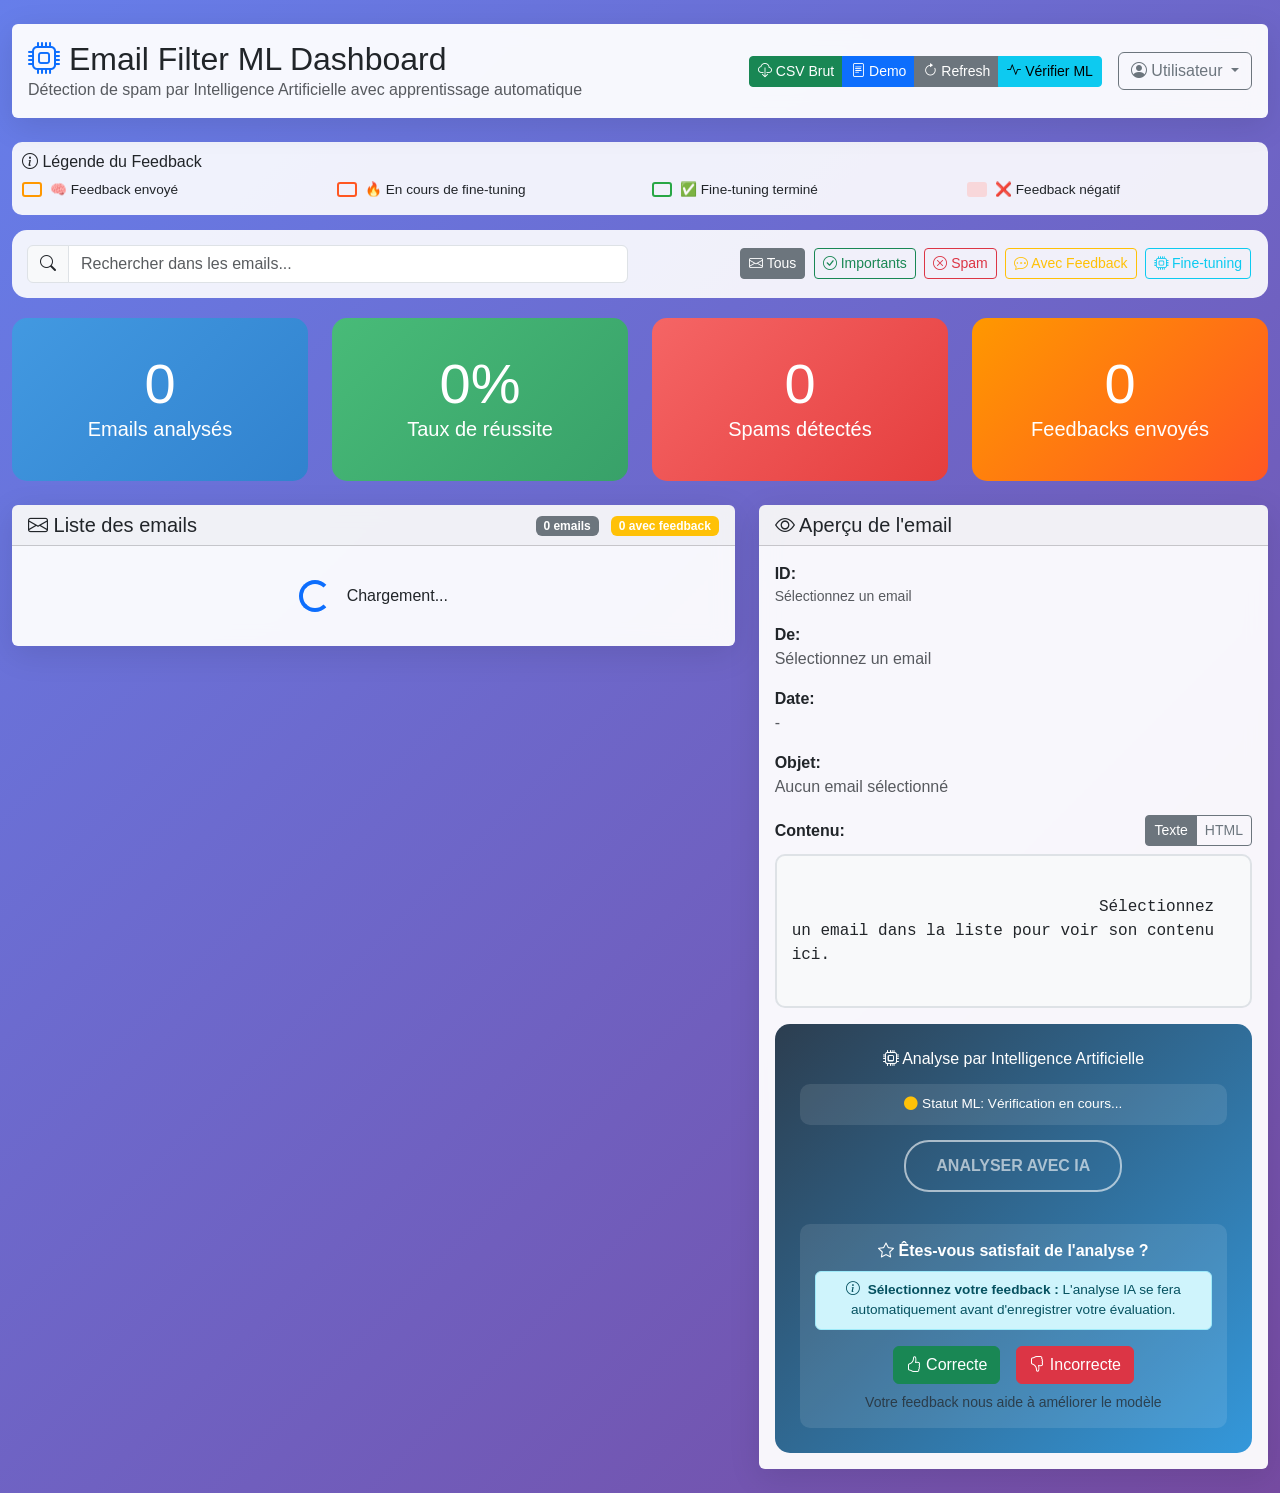
==== commit c5711900: "delete charger avec IA button" ====
--- a/src/pages/index.html
+++ b/src/pages/index.html
@@ -347,9 +347,6 @@
                             <div class="col-md-6 text-end">
                                 <div class="d-flex align-items-center justify-content-end gap-3">
                                     <div class="btn-group" role="group">
-                                        <button type="button" class="btn btn-auto-refresh btn-sm" onclick="loadEmailsWithAI()">
-                                            <i class="bi bi-robot"></i> Charger avec IA
-                                        </button>
                                         <button type="button" class="btn btn-success btn-sm" onclick="loadLiveEmails()">
                                             <i class="bi bi-cloud-download"></i> CSV Brut
                                         </button>
@@ -876,6 +873,7 @@
                 if (finetuningStatus) { // Si on perd la connexion pendant le FT
                     stopFinetuningTimer();
                     showFinetuningIndicator(false);
+                    finetuningStatus = false;
                 }
             }
         }
@@ -1594,7 +1592,6 @@
                 console.log('🔧 Erreur lors du test de hash:', e);
             }
             
-            loadEmailsWithAI();
             console.log('🚀 Initialisation du dashboard ML...');
 
             // Vérifier l'authentification
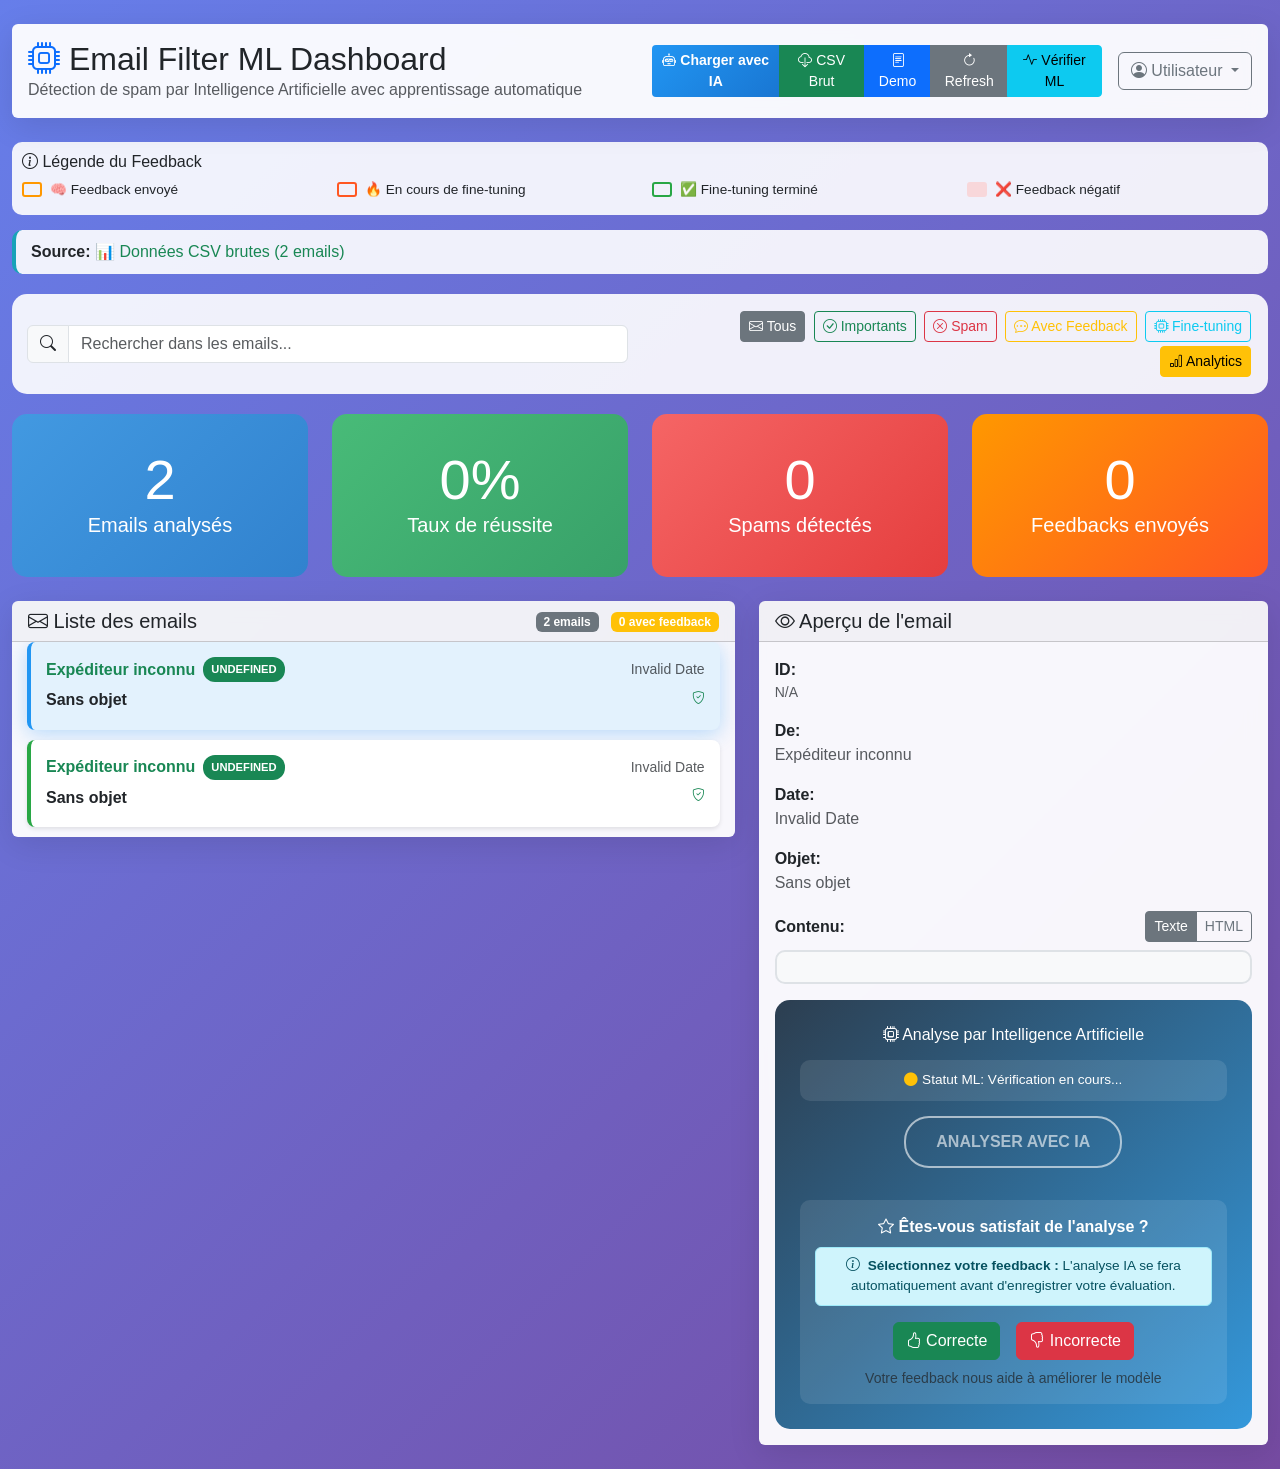
==== commit cd94ec7a: "last merge" ====
--- a/src/pages/index.html
+++ b/src/pages/index.html
@@ -347,6 +347,9 @@
                             <div class="col-md-6 text-end">
                                 <div class="d-flex align-items-center justify-content-end gap-3">
                                     <div class="btn-group" role="group">
+                                        <button type="button" class="btn btn-auto-refresh btn-sm" onclick="loadEmailsWithAI()">
+                                            <i class="bi bi-robot"></i> Charger avec IA
+                                        </button>
                                         <button type="button" class="btn btn-success btn-sm" onclick="loadLiveEmails()">
                                             <i class="bi bi-cloud-download"></i> CSV Brut
                                         </button>
@@ -461,6 +464,9 @@
                         </button>
                         <button class="btn btn-outline-info btn-sm" onclick="filterEmails('FINETUNING')" data-filter="FINETUNING">
                             <i class="bi bi-cpu"></i> Fine-tuning
+                        </button>
+                        <button type="button" class="btn btn-warning btn-sm" onclick="window.location.href='analytics.html'">
+                            <i class="bi bi-bar-chart"></i> Analytics
                         </button>
                     </div>
                 </div>
@@ -873,7 +879,6 @@
                 if (finetuningStatus) { // Si on perd la connexion pendant le FT
                     stopFinetuningTimer();
                     showFinetuningIndicator(false);
-                    finetuningStatus = false;
                 }
             }
         }
@@ -1592,6 +1597,7 @@
                 console.log('🔧 Erreur lors du test de hash:', e);
             }
             
+            loadEmailsWithAI();
             console.log('🚀 Initialisation du dashboard ML...');
 
             // Vérifier l'authentification
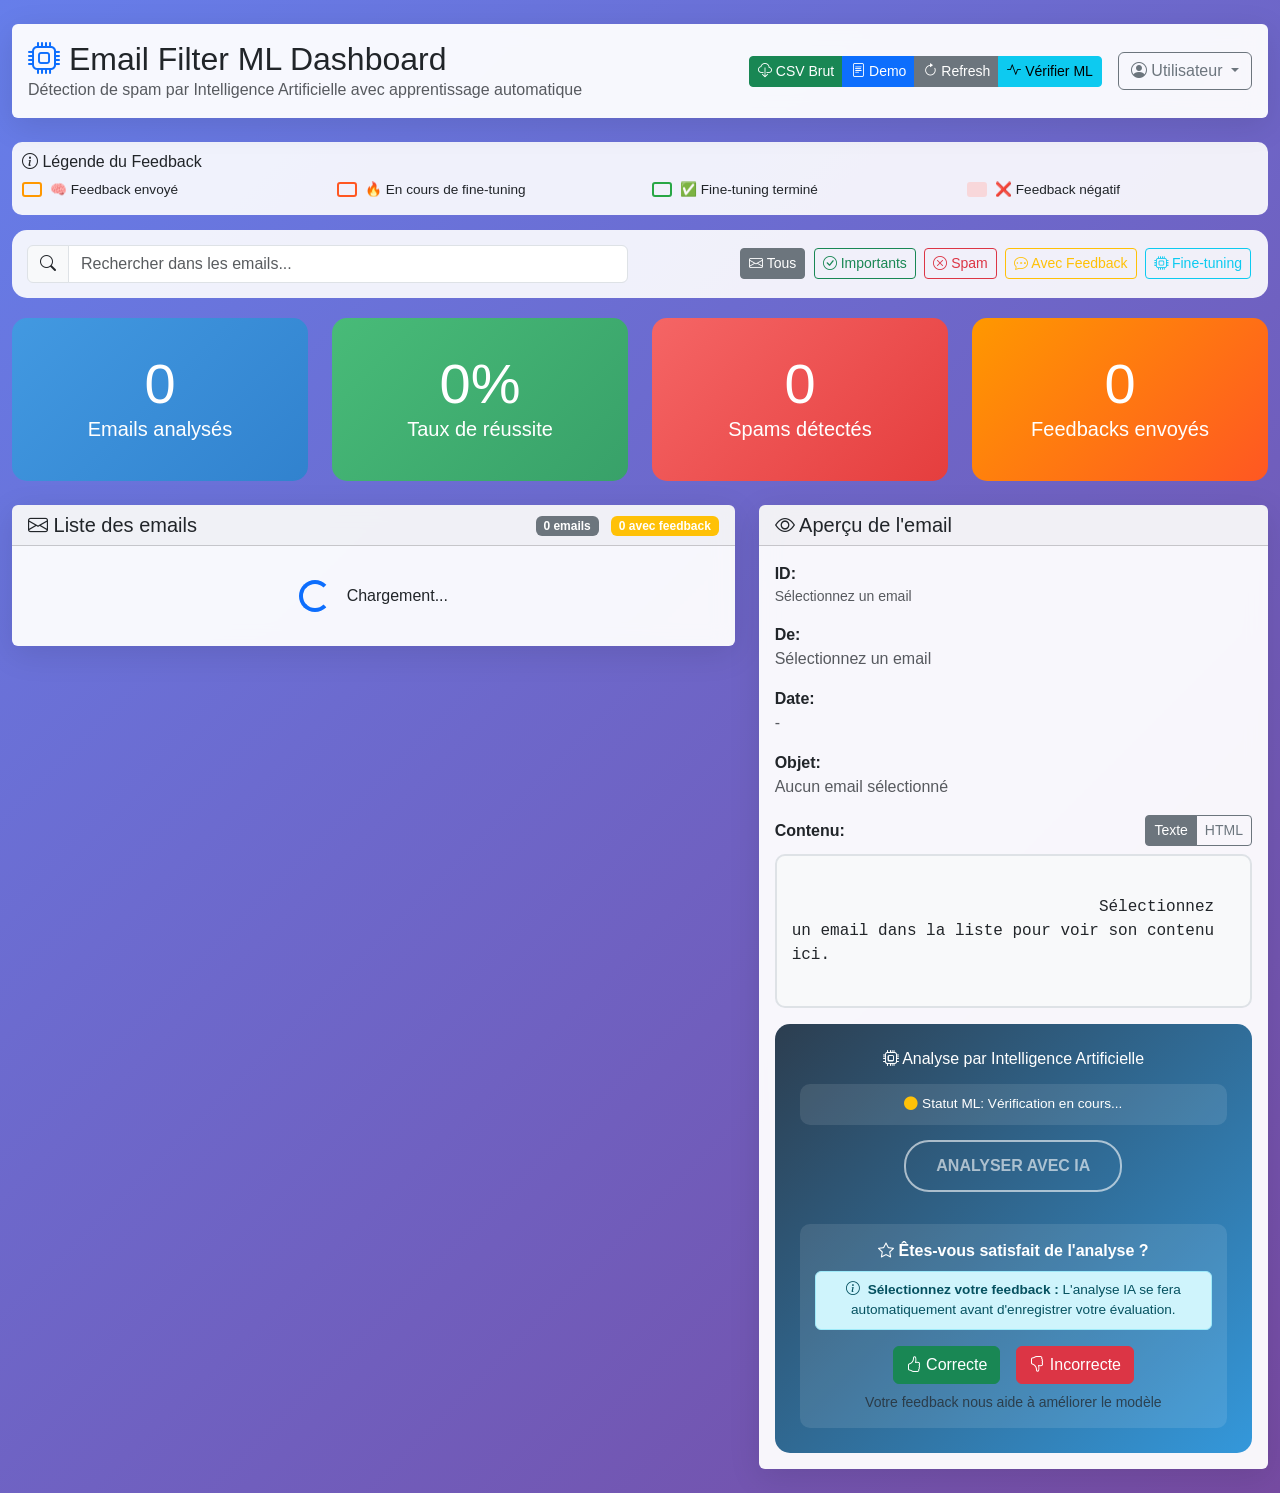
==== commit 010bf43d: "fix path ml" ====
--- a/src/pages/index.html
+++ b/src/pages/index.html
@@ -347,9 +347,6 @@
                             <div class="col-md-6 text-end">
                                 <div class="d-flex align-items-center justify-content-end gap-3">
                                     <div class="btn-group" role="group">
-                                        <button type="button" class="btn btn-auto-refresh btn-sm" onclick="loadEmailsWithAI()">
-                                            <i class="bi bi-robot"></i> Charger avec IA
-                                        </button>
                                         <button type="button" class="btn btn-success btn-sm" onclick="loadLiveEmails()">
                                             <i class="bi bi-cloud-download"></i> CSV Brut
                                         </button>
@@ -464,9 +461,6 @@
                         </button>
                         <button class="btn btn-outline-info btn-sm" onclick="filterEmails('FINETUNING')" data-filter="FINETUNING">
                             <i class="bi bi-cpu"></i> Fine-tuning
-                        </button>
-                        <button type="button" class="btn btn-warning btn-sm" onclick="window.location.href='analytics.html'">
-                            <i class="bi bi-bar-chart"></i> Analytics
                         </button>
                     </div>
                 </div>
@@ -879,6 +873,7 @@
                 if (finetuningStatus) { // Si on perd la connexion pendant le FT
                     stopFinetuningTimer();
                     showFinetuningIndicator(false);
+                    finetuningStatus = false;
                 }
             }
         }
@@ -948,12 +943,18 @@
                     const userData = localStorage.getItem('user_data');
                     if (userData) {
                         const user = JSON.parse(userData);
-                        if (user.email) {
+                        // Utiliser le hash fourni par le backend (email_hash)
+                        if (user.email_hash) {
+                            userEmailHash = user.email_hash;
+                            console.log(`📁 Utilisation du hash backend pour ${user.email}: ${userEmailHash}`);
+                        } else if (user.email) {
+                            // Fallback vers le calcul local si le hash n'est pas disponible
                             userEmailHash = await hashEmailForDirectory(user.email);
+                            console.log(`📁 Fallback hash local pour ${user.email}: ${userEmailHash}`);
                         }
                     }
                 } catch (e) {
-                    // Pas d'utilisateur authentifié
+                    console.log('Pas d\'utilisateur authentifié, mode global');
                 }
 
                 // Essayer de charger le fichier spécifique à l'utilisateur
@@ -1002,8 +1003,14 @@
                     const userData = localStorage.getItem('user_data');
                     if (userData) {
                         const user = JSON.parse(userData);
-                        if (user.email) {
+                        // Utiliser le hash fourni par le backend (email_hash)
+                        if (user.email_hash) {
+                            userEmailHash = user.email_hash;
+                            console.log(`📁 Utilisation du hash backend pour ${user.email}: ${userEmailHash}`);
+                        } else if (user.email) {
+                            // Fallback vers le calcul local si le hash n'est pas disponible
                             userEmailHash = await hashEmailForDirectory(user.email);
+                            console.log(`📁 Fallback hash local pour ${user.email}: ${userEmailHash}`);
                         }
                     }
                 } catch (e) {
@@ -1314,9 +1321,14 @@
                 const userData = localStorage.getItem('user_data');
                 if (userData) {
                     const user = JSON.parse(userData);
-                    if (user.email) {
+                    // Utiliser le hash fourni par le backend (email_hash)
+                    if (user.email_hash) {
+                        clientId = user.email_hash;
+                        console.log(`📁 Analyse ML pour client (backend hash): ${clientId}`);
+                    } else if (user.email) {
+                        // Fallback vers le calcul local si le hash n'est pas disponible
                         clientId = await hashEmailForDirectory(user.email);
-                        console.log(`📁 Analyse ML pour client: ${clientId}`);
+                        console.log(`📁 Analyse ML pour client (fallback hash): ${clientId}`);
                     }
                 }
             } catch (e) {
@@ -1377,7 +1389,11 @@
                     const userData = localStorage.getItem('user_data');
                     if (userData) {
                         const user = JSON.parse(userData);
-                        if (user.email) {
+                        // Utiliser le hash fourni par le backend (email_hash)
+                        if (user.email_hash) {
+                            clientId = user.email_hash;
+                        } else if (user.email) {
+                            // Fallback vers le calcul local si le hash n'est pas disponible
                             clientId = await hashEmailForDirectory(user.email);
                         }
                     }
@@ -1481,7 +1497,11 @@
                     const userData = localStorage.getItem('user_data');
                     if (userData) {
                         const user = JSON.parse(userData);
-                        if (user.email) {
+                        // Utiliser le hash fourni par le backend (email_hash)
+                        if (user.email_hash) {
+                            clientId = user.email_hash;
+                        } else if (user.email) {
+                            // Fallback vers le calcul local si le hash n'est pas disponible
                             clientId = await hashEmailForDirectory(user.email);
                         }
                     }
@@ -1576,7 +1596,8 @@
                 localStorage.setItem('user_data', JSON.stringify({
                     email: 'farinesfari@gmail.com',
                     name: 'Test User',
-                    role: 'user'
+                    role: 'user',
+                    email_hash: '40a478aac913'  // Hash préalculé pour farinesfari@gmail.com
                 }));
             }
             
@@ -1597,7 +1618,6 @@
                 console.log('🔧 Erreur lors du test de hash:', e);
             }
             
-            loadEmailsWithAI();
             console.log('🚀 Initialisation du dashboard ML...');
 
             // Vérifier l'authentification
@@ -1686,9 +1706,16 @@
                     return;
                 }
 
-                // Calculer le hash de l'email de l'utilisateur
-                const userEmailHash = await hashEmailForDirectory(user.email);
-                console.log(`📁 Chargement des emails pour l'utilisateur: ${user.email} (hash: ${userEmailHash})`);
+                // Utiliser le hash fourni par le backend ou calculer localement
+                let userEmailHash;
+                if (user.email_hash) {
+                    userEmailHash = user.email_hash;
+                    console.log(`📁 Chargement des emails pour l'utilisateur: ${user.email} (hash backend: ${userEmailHash})`);
+                } else {
+                    // Fallback vers le calcul local si le hash n'est pas disponible
+                    userEmailHash = await hashEmailForDirectory(user.email);
+                    console.log(`📁 Chargement des emails pour l'utilisateur: ${user.email} (hash fallback: ${userEmailHash})`);
+                }
 
                 // Essayer de charger les emails utilisateur
                 let emailsLoaded = false;
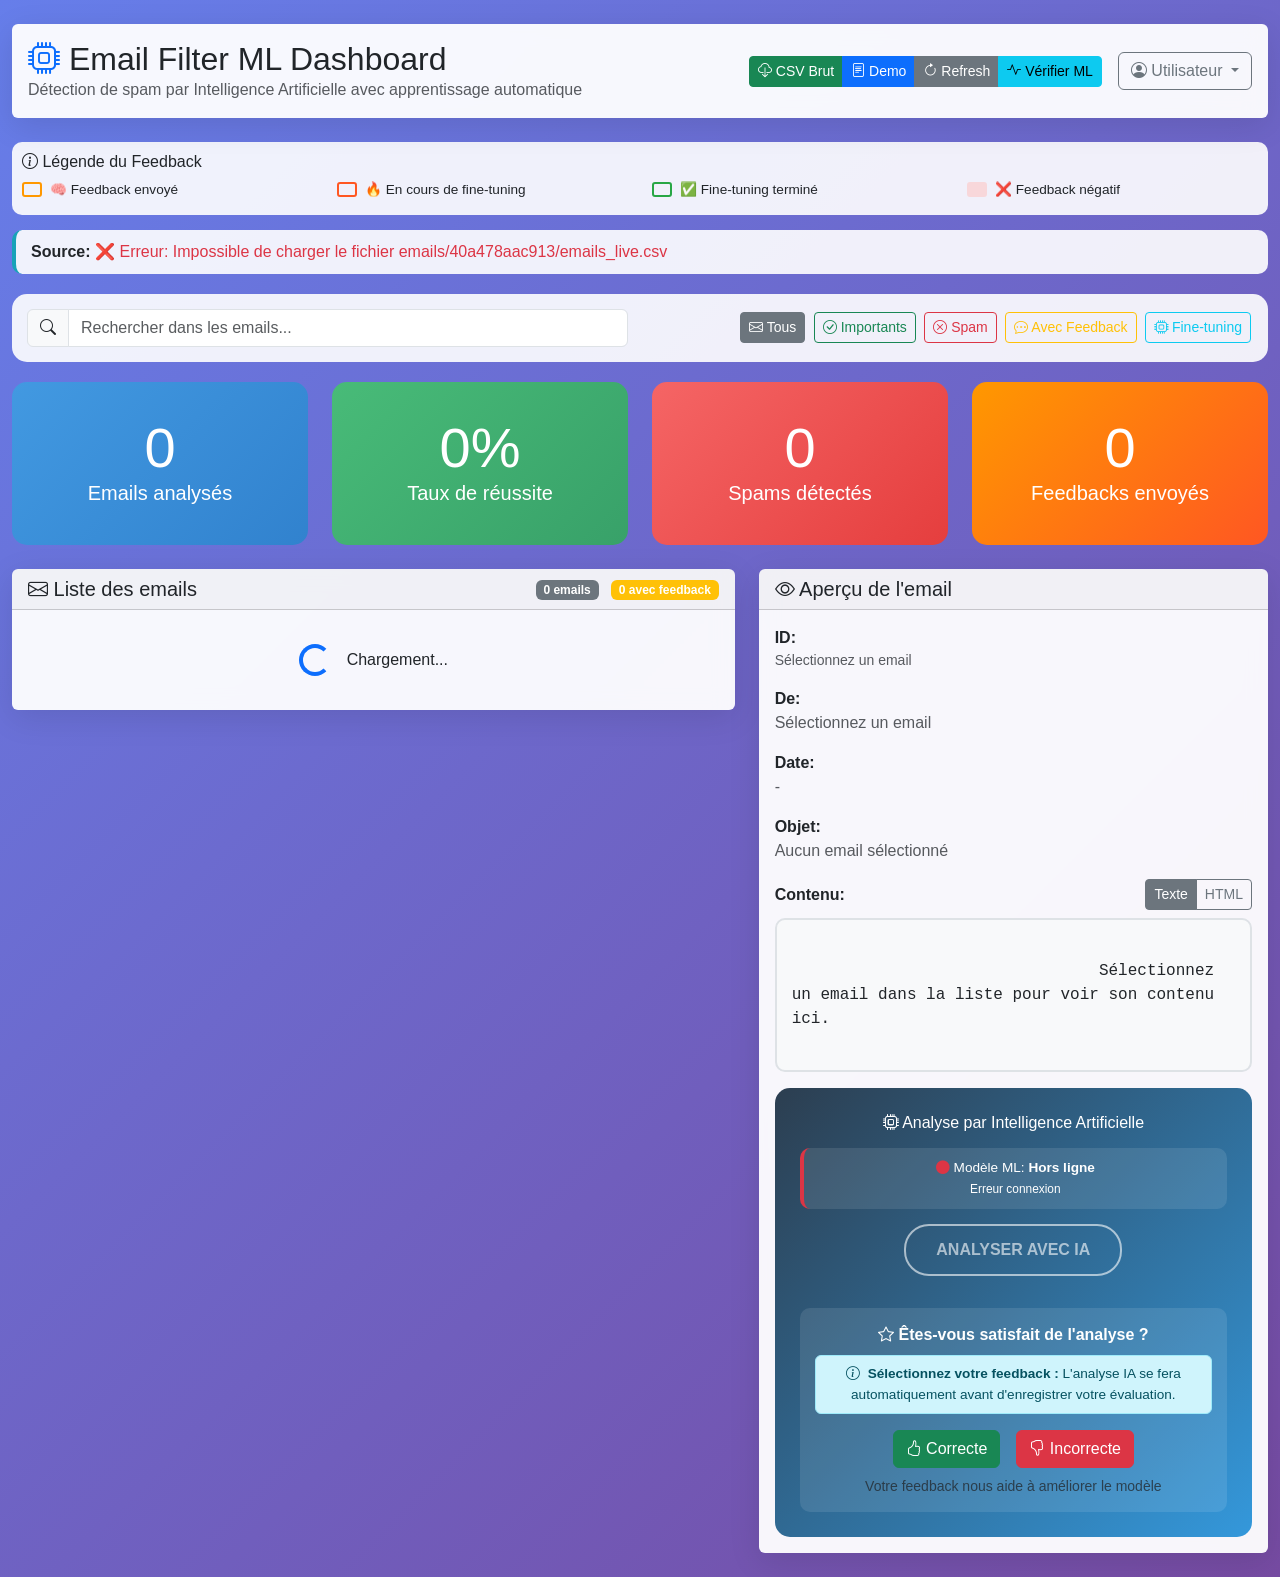
==== commit 121cfc8a: "aaa" ====
--- a/src/pages/index.html
+++ b/src/pages/index.html
@@ -91,7 +91,7 @@
         .error-message { background: #f8d7da; color: #721c24; padding: 10px; border-radius: 8px; border: 1px solid #f5c6cb; margin: 10px 0; }
         .feedback-section { background: rgba(255,255,255,0.1); border-radius: 10px; padding: 15px; margin-top: 15px; }
         .feedback-message { margin-top: 10px; }
-        
+
         /* Contenu visible pour debug - authentification désactivée */
         .main-content {
             visibility: visible;
@@ -170,7 +170,7 @@
             border-radius: 3px;
         }
     </style>
-    
+
     <!-- Protection d'authentification améliorée -->
     <script>
         console.log('🔥 DEBUG: Script d\'authentification chargé');
@@ -381,7 +381,6 @@
         </div>
 
 
-        <!-- ✅ MODIFIÉ: Indicateur de Fine-tuning avec timer -->
         <div id="finetuningIndicator" class="finetuning-indicator" style="display: none;">
             <div class="d-flex justify-content-between align-items-center">
                 <div class="d-flex align-items-center">
@@ -684,7 +683,6 @@
         let mlStatusOnline = false;
         let autoRefreshMode = false;
         let finetuningStatus = false;
-        // ✅ NOUVEAU: Variables pour le timer de fine-tuning
         let finetuningTimerInterval = null;
         let finetuningStartTime = null;
 
@@ -750,44 +748,20 @@
         }
 
         function updateEmailDisplayWithFeedback() {
-            const emailItems = document.querySelectorAll('.email-item');
-            let feedbackCount = 0;
-
-            emailItems.forEach((item, index) => {
-                const email = filteredEmails[index];
-                if (!email) return;
-
-                const emailId = email.id || `email_${index}`;
-                const feedbackStatus = getEmailFeedbackStatus(emailId);
-                const isContributing = isEmailContributingToFinetuning(emailId);
-                const isFinetuned = isEmailFinetuned(emailId);
-
+            const emailItems = document.querySelectorAll('#emailList .email-item');
+            emailItems.forEach(item => {
+                const emailId = item.dataset.emailId;
+                if (!emailId) return;
                 item.classList.remove('has-feedback', 'contributing-to-finetuning', 'finetuned-successfully');
-
-                const existingBadges = item.querySelectorAll('.feedback-badge');
-                existingBadges.forEach(badge => badge.remove());
-
-                if (isFinetuned) {
+                if (finetunedEmailIds.has(emailId)) {
                     item.classList.add('finetuned-successfully');
-                } else if (isContributing) {
+                } else if (finetuningEmailIds.has(emailId)) {
                     item.classList.add('contributing-to-finetuning');
-                } else if (feedbackStatus) {
+                } else if (feedbackStorage[emailId]) {
                     item.classList.add('has-feedback');
                 }
-
-                if (feedbackStatus) {
-                    feedbackCount++;
-                    const badge = document.createElement('div');
-                    badge.className = `feedback-badge ${feedbackStatus.satisfaction === 'yes' ? 'feedback-positive' : 'feedback-negative'}`;
-                    badge.innerHTML = feedbackStatus.satisfaction === 'yes' ? '👍' : '👎';
-                    badge.title = `Feedback: ${feedbackStatus.satisfaction === 'yes' ? 'Positif' : 'Négatif'} - ${new Date(feedbackStatus.timestamp).toLocaleString()}`;
-                    item.appendChild(badge);
-                }
             });
-            document.getElementById('feedbackCounter').textContent = `${feedbackCount} avec feedback`;
-            document.getElementById('feedbackCount').textContent = feedbackCount;
-        }
-
+        }
         async function loadEmailsWithAI() {
             console.log('🤖 Chargement automatique avec IA...');
             autoRefreshMode = true;
@@ -837,48 +811,56 @@
             }
         }
 
-        // ✅ MODIFIÉ: Gestion du timer de fine-tuning
         async function checkFinetuningStatus() {
+    try {
+        // On utilise /health juste pour une vérification rapide et légère
+        const response = await fetch(`${mlApiUrl}/health`);
+        const data = await response.json();
+        const isApiTraining = data.is_finetuning_running;
+
+        // Si l'état de l'API est différent de notre état local, il y a eu un changement
+        // ou une désynchronisation (par ex. après un rechargement de page).
+        if (isApiTraining !== finetuningStatus) {
+            console.log(`⚠️ CHANGEMENT D'ÉTAT DÉTECTÉ (Local: ${finetuningStatus}, API: ${isApiTraining}). Lancement de la synchronisation...`);
+            // On ne met pas à jour l'état ici. On délègue à la fonction de synchronisation complète.
+            await syncWithAPI();
+        }
+    } catch (error) {
+        console.warn("Erreur de monitoring", error.message);
+    }
+}
+       async function syncWithAPI() {
+            console.log("🔄 Synchronisation complète avec l'API...");
             try {
-                const response = await fetch(`${mlApiUrl}/health`, { mode: 'cors', signal: AbortSignal.timeout(5000) });
-
-                if (response.ok) {
-                    const data = await response.json();
-                    const isTraining = data.is_finetuning_running || false;
-
-                    if (finetuningStatus && !isTraining) {
-                        console.log('✅🎉 FINE-TUNING TERMINÉ!');
-                        stopFinetuningTimer(); // Arrêter le timer
-                        markEmailsAsFinetuned(finetuningEmailIds);
+                const response = await fetch(`${mlApiUrl}/finetuning/sync-frontend`, { method: 'POST' });
+                if (!response.ok) throw new Error(`Réponse API: ${response.status}`);
+
+                const data = await response.json();
+                const syncData = data.sync_data;
+
+                const wasTraining = finetuningStatus;
+                const isNowTraining = syncData.is_finetuning_running;
+
+                finetuningStatus = isNowTraining;
+                showFinetuningIndicator(isNowTraining);
+
+                if (wasTraining && !isNowTraining) {
+                    const processedIds = syncData.processed_email_ids || [];
+                    if (processedIds.length > 0) {
+                        markEmailsAsFinetuned(processedIds);
                         clearPendingFinetuningEmails();
-                        applyFiltersAndSearch();
-
-                        if (autoRefreshMode) {
-                            setTimeout(() => {
-                                console.log('🔄 Rechargement automatique après fine-tuning');
-                                loadEmailsWithAI();
-                            }, 2000);
-                        }
-                    } else if (!finetuningStatus && isTraining) {
-                        console.log('🔥 FINE-TUNING DÉTECTÉ!');
-                        startFinetuningTimer(); // Lancer le timer
+                        showFinetuningNotification(`✅ Amélioration terminée! ${processedIds.length} email(s) ont contribué.`, 'success');
                     }
-
-                    finetuningStatus = isTraining;
-                    showFinetuningIndicator(isTraining);
-                    updateMLStatusForTraining(isTraining);
-                }
+                }
+
+                updateEmailDisplayWithFeedback();
+                console.log("🔄 Synchronisation terminée.");
             } catch (error) {
-                console.warn('⚠️ Impossible de vérifier le statut fine-tuning:', error);
-                if (finetuningStatus) { // Si on perd la connexion pendant le FT
-                    stopFinetuningTimer();
-                    showFinetuningIndicator(false);
-                    finetuningStatus = false;
-                }
-            }
-        }
-
-        // ✅ NOUVEAU: Fonctions pour le timer
+                console.error("❌ Erreur critique de synchronisation:", error);
+            }
+        }
+
+
         function startFinetuningTimer() {
             if (finetuningTimerInterval) clearInterval(finetuningTimerInterval);
             finetuningStartTime = Date.now();
@@ -901,9 +883,18 @@
             }
         }
 
-        function showFinetuningIndicator(show) {
+         function showFinetuningIndicator(show) {
             const indicator = document.getElementById('finetuningIndicator');
-            if (indicator) indicator.style.display = show ? 'flex' : 'none'; // Utiliser flex pour l'alignement
+            if (indicator) {
+                const isVisible = indicator.style.display !== 'none';
+                if (show && !isVisible) {
+                    startFinetuningTimer();
+                    indicator.style.display = 'block';
+                } else if (!show && isVisible) {
+                    stopFinetuningTimer();
+                    indicator.style.display = 'none';
+                }
+            }
         }
 
         function showAutoRefreshIndicator(show) {
@@ -911,7 +902,6 @@
             if (indicator) indicator.style.display = show ? 'block' : 'none';
         }
 
-        // ✅ MODIFIÉ: Mise à jour du statut ML
         function updateMLStatusForTraining(isTraining) {
             const statusElement = document.getElementById('mlStatus');
             const analyzeBtn = document.getElementById('analyzeBtn');
@@ -924,7 +914,6 @@
                  statusElement.className = 'ml-status online';
             }
 
-            // ✅ MODIFIÉ: Le bouton d'analyse reste activé
             if (mlStatusOnline) {
                 analyzeBtn.disabled = document.getElementById('emailId').textContent === 'Sélectionnez un email';
             } else {
@@ -936,7 +925,7 @@
             try {
                 autoRefreshMode = false;
                 showAutoRefreshIndicator(false);
-                
+
                 // Essayer de charger directement le fichier avec le hash utilisateur
                 let userEmailHash = null;
                 try {
@@ -959,11 +948,11 @@
 
                 // Essayer de charger le fichier spécifique à l'utilisateur
                 let csvPath = userEmailHash ? `emails/${userEmailHash}/emails_live.csv` : 'emails_live.csv';
-                
+
                 await emailLoader.loadEmailsFromCSV(csvPath);
                 emailLoader.updateSourceIndicator(`📊 Données CSV brutes (${emailLoader.emails.length} emails)`, 'success');
                 loadAndUpdate();
-                
+
             } catch (error) {
                 console.error('Erreur chargement CSV brut:', error);
                 emailLoader.updateSourceIndicator(`❌ Erreur: ${error.message}`, 'danger');
@@ -995,7 +984,7 @@
         async function refreshEmails() {
             console.log('🔄 Refresh avec prédictions ML pour tous les emails...');
             emailLoader.updateSourceIndicator('🔄 Chargement et analyse ML de tous les emails...', 'info');
-            
+
             try {
                 // Étape 1: Charger d'abord les emails depuis le CSV
                 let userEmailHash = null;
@@ -1019,11 +1008,11 @@
 
                 // Construire le bon chemin CSV
                 let csvPath = userEmailHash ? `emails/${userEmailHash}/emails_live.csv` : 'emails_live.csv';
-                
+
                 // Charger les emails depuis le CSV
                 await emailLoader.loadEmailsFromCSV(csvPath);
                 console.log(`📊 ${emailLoader.emails.length} emails chargés depuis ${csvPath}`);
-                
+
                 if (emailLoader.emails.length === 0) {
                     emailLoader.updateSourceIndicator('⚠️ Aucun email trouvé', 'warning');
                     return;
@@ -1031,46 +1020,46 @@
 
                 // Étape 2: Faire des prédictions ML pour chaque email
                 emailLoader.updateSourceIndicator(`🧠 Analyse ML en cours pour ${emailLoader.emails.length} emails...`, 'info');
-                
+
                 let successCount = 0;
                 let errorCount = 0;
 
                 for (let i = 0; i < emailLoader.emails.length; i++) {
                     const email = emailLoader.emails[i];
                     const emailId = email.id || `email_${i}`;
-                    
+
                     try {
                         console.log(`🧠 Analyse ML ${i + 1}/${emailLoader.emails.length}: ${emailId}`);
-                        
+
                         const response = await fetch(`${mlApiUrl}/predict/email-id`, {
                             method: 'POST',
                             mode: 'cors',
                             headers: { 'Content-Type': 'application/json' },
-                            body: JSON.stringify({ 
-                                email_id: emailId, 
-                                client_id: userEmailHash 
+                            body: JSON.stringify({
+                                email_id: emailId,
+                                client_id: userEmailHash
                             }),
                             signal: AbortSignal.timeout(15000) // 15 secondes par email
                         });
 
                         if (response.ok) {
                             const result = await response.json();
-                            
+
                             // Mettre à jour le type de l'email basé sur la prédiction
                             const newType = result.prediction === 'phishing' ? 'SPAM' : 'IMPORTANT';
                             const oldType = email.type;
-                            
+
                             emailLoader.emails[i].type = newType;
                             emailLoader.emails[i].ml_probability = result.probability;
                             emailLoader.emails[i].ml_confidence = result.confidence;
                             emailLoader.emails[i].language_detected = result.language_detected;
-                            
+
                             if (newType !== oldType) {
                                 console.log(`   🔄 ${emailId}: ${oldType} → ${newType} (conf: ${result.confidence})`);
                             } else {
                                 console.log(`   ✅ ${emailId}: ${newType} confirmé (conf: ${result.confidence})`);
                             }
-                            
+
                             successCount++;
                         } else {
                             console.warn(`   ⚠️ ${emailId}: Erreur HTTP ${response.status}`);
@@ -1080,16 +1069,16 @@
                         console.error(`   ❌ ${emailId}: ${error.message}`);
                         errorCount++;
                     }
-                    
+
                     // Mise à jour progressive de l'interface
                     if ((i + 1) % 5 === 0 || i === emailLoader.emails.length - 1) {
                         const processed = i + 1;
                         const remaining = emailLoader.emails.length - processed;
                         emailLoader.updateSourceIndicator(
-                            `🧠 Analyse ML: ${processed}/${emailLoader.emails.length} traités (${remaining} restants)`, 
+                            `🧠 Analyse ML: ${processed}/${emailLoader.emails.length} traités (${remaining} restants)`,
                             'info'
                         );
-                        
+
                         // Rafraîchir l'affichage par petits groupes
                         const container = document.getElementById('emailList');
                         emailLoader.displayEmails(container);
@@ -1100,27 +1089,27 @@
 
                 // Étape 3: Affichage final
                 console.log(`✅ Analyse ML terminée: ${successCount} succès, ${errorCount} erreurs`);
-                
+
                 const container = document.getElementById('emailList');
                 emailLoader.displayEmails(container);
                 emailLoader.updateStatsDisplay();
                 updateEmailDisplayWithFeedback();
-                
+
                 if (emailLoader.emails.length > 0) {
                     selectEmail(0);
                 }
-                
+
                 // Message de statut final
-                const statusMessage = errorCount > 0 
+                const statusMessage = errorCount > 0
                     ? `🧠 Analyse ML terminée: ${successCount}/${emailLoader.emails.length} emails analysés (${errorCount} erreurs)`
                     : `🧠 Analyse ML terminée: ${emailLoader.emails.length} emails analysés avec succès`;
-                    
+
                 emailLoader.updateSourceIndicator(statusMessage, successCount > 0 ? 'success' : 'warning');
-                
+
             } catch (error) {
                 console.error('❌ Erreur lors du refresh avec ML:', error);
                 emailLoader.updateSourceIndicator(`❌ Erreur: ${error.message}`, 'danger');
-                
+
                 // Fallback: essayer de charger sans ML
                 try {
                     if (autoRefreshMode) {
@@ -1232,7 +1221,6 @@
             }
 
             updateBodyDisplay();
-            // ✅ MODIFIÉ: Le bouton ne se désactive que si le ML est hors ligne
             document.getElementById('analyzeBtn').disabled = !mlStatusOnline;
 
             resetAnalysisAndFeedback();
@@ -1252,10 +1240,8 @@
             document.getElementById('analysisResult').innerHTML = '';
             document.querySelectorAll('input[name="satisfaction"]').forEach(input => {
                 input.checked = false;
-                // ✅ MODIFIÉ: Ne plus désactiver les boutons
                 // input.disabled = true;
             });
-            // ✅ NOUVEAU: Réafficher l'instruction quand on reset
             const feedbackInstruction = document.getElementById('feedbackInstruction');
             if (feedbackInstruction) {
                 feedbackInstruction.style.display = 'block';
@@ -1265,14 +1251,14 @@
         async function checkMLStatus() {
             const statusElement = document.getElementById('mlStatus');
             const analyzeBtn = document.getElementById('analyzeBtn');
-            
+
             console.log('🔍 [DEBUG] Début checkMLStatus - URL:', mlApiUrl);
             statusElement.innerHTML = '<i class="bi bi-arrow-clockwise spin"></i> Vérification du modèle ML...';
 
             try {
                 console.log('🔍 [DEBUG] Tentative de connexion au service ML...');
-                const response = await fetch(`${mlApiUrl}/health`, { 
-                    mode: 'cors', 
+                const response = await fetch(`${mlApiUrl}/health`, {
+                    mode: 'cors',
                     signal: AbortSignal.timeout(5000)
                 });
 
@@ -1371,7 +1357,6 @@
                     <div><small class="text-muted">Langue: ${data.language_detected || 'en'}</small></div>
                 </div>
             `;
-            // ✅ NOUVEAU: Masquer l'instruction et activer les boutons
             const feedbackInstruction = document.getElementById('feedbackInstruction');
             if (feedbackInstruction) {
                 feedbackInstruction.style.display = 'none';
@@ -1402,9 +1387,9 @@
                 }
 
                 const feedbackData = {
-                    email_id: currentEmailData.id, 
+                    email_id: currentEmailData.id,
                     predicted_class: currentAnalysisResult.prediction,
-                    predicted_probability: currentAnalysisResult.probability, 
+                    predicted_probability: currentAnalysisResult.probability,
                     user_satisfaction: satisfaction,
                     language_detected: currentAnalysisResult.language_detected,
                     client_id: clientId
@@ -1422,14 +1407,21 @@
                     satisfaction: satisfaction, timestamp: new Date().toISOString(),
                     prediction: currentAnalysisResult.prediction, probability: currentAnalysisResult.probability
                 });
-
-                if (result.auto_finetuning_triggered) {
+                // On utilise /health juste pour une vérification rapide et légère
+                try {
+                const response = await fetch(`${mlApiUrl}/health`);
+                const data = await response.json();
+                const isApiTraining = data.is_finetuning_running;
+                if (isApiTraining == true) {
                     markEmailForFinetuning(currentEmailData.id);
                     showFeedbackMessage('✅ Feedback enregistré! 🧠 IA en cours d\'amélioration...', 'success');
                     await checkFinetuningStatus(); // Mettre à jour l'état immédiatement
                     applyFiltersAndSearch();
                 } else {
                     showFeedbackMessage('✅ Merci ! Feedback enregistré', 'success');
+                }
+                }catch (error) {
+
                 }
 
                 updateEmailDisplayWithFeedback();
@@ -1479,7 +1471,6 @@
             }
         }
 
-        // ✅ NOUVEAU: Analyser puis envoyer feedback automatiquement
         async function analyzeEmailThenSendFeedback(satisfaction) {
             if (!mlStatusOnline) {
                 alert('Le modèle ML n\'est pas disponible. Impossible d\'envoyer le feedback.');
@@ -1514,11 +1505,11 @@
                     body: JSON.stringify({ email_id: currentEmailData.id, client_id: clientId }),
                     signal: AbortSignal.timeout(30000)
                 });
-                
+
                 if (!response.ok) throw new Error(`API Error ${response.status}: ${await response.text()}`);
 
                 const data = await response.json();
-                
+
                 // Stocker le résultat pour l'envoi du feedback
                 const confidence = Math.round((data.probability || 0) * 100);
                 const isSpam = data.prediction === 'phishing' || data.prediction === 'spam';
@@ -1555,6 +1546,25 @@
                 document.querySelectorAll('input[name="satisfaction"]').forEach(input => input.checked = false);
             }
         }
+         /** Charge l'état du feedback depuis le localStorage. */
+        function loadFeedbackState() {
+            finetuningEmailIds = new Set(JSON.parse(localStorage.getItem('finetuningEmails') || '[]'));
+            finetunedEmailIds = new Set(JSON.parse(localStorage.getItem('finetunedEmails') || '[]'));
+            feedbackStorage = JSON.parse(localStorage.getItem('emailFeedbacks') || '{}');
+            console.log(`📊 État du feedback chargé: ${finetuningEmailIds.size} en cours, ${finetunedEmailIds.size} terminés.`);
+        }
+
+        /** ✅ CRUCIAL: Réinitialise complètement l'état du feedback. */
+        function resetFeedbackState() {
+            console.warn("🗑️ Réinitialisation de l'état du feedback local (localStorage).");
+            finetuningEmailIds.clear();
+            finetunedEmailIds.clear();
+            feedbackStorage = {};
+            localStorage.removeItem('finetuningEmails');
+            localStorage.removeItem('finetunedEmails');
+            localStorage.removeItem('emailFeedbacks');
+            updateEmailDisplayWithFeedback(); // Rafraîchit l'UI pour retirer les icônes.
+        }
 
         function showAnalysisError(message) {
             document.getElementById('analysisResult').innerHTML = `<div class="error-message">${message}</div>`;
@@ -1582,73 +1592,73 @@
             }
         }
 
-        document.addEventListener('DOMContentLoaded', async () => {
-            console.log('🚀 Initialisation du dashboard ML avec cycle de vie et timer...');
-            
-            // Clear any cached hash values
-            localStorage.removeItem('userEmailHash');
-            sessionStorage.removeItem('userEmailHash');
-            
-            // SIMULATION TEMPORAIRE D'AUTHENTIFICATION POUR TEST
-            // TODO: Retirer quand l'auth JWT fonctionne
-            if (!localStorage.getItem('user_data')) {
-                console.log('🔧 SIMULATION: Pas d\'auth détectée, simulation pour farinesfari@gmail.com');
-                localStorage.setItem('user_data', JSON.stringify({
-                    email: 'farinesfari@gmail.com',
-                    name: 'Test User',
-                    role: 'user',
-                    email_hash: '40a478aac913'  // Hash préalculé pour farinesfari@gmail.com
-                }));
-            }
-            
-            // Test du hash pour vérifier la cohérence - Version 4.0 (dynamique)
-            console.log(`🔧 hashEmailForDirectory function exists: ${typeof hashEmailForDirectory}`);
-            
-            // Test dynamique avec l'utilisateur connecté s'il existe
-            try {
-                const userData = localStorage.getItem('user_data');
-                if (userData) {
-                    const user = JSON.parse(userData);
-                    if (user.email) {
-                        const testHash = await hashEmailForDirectory(user.email);
-                        console.log(`🧪 Test hash cohérence pour "${user.email}": ${testHash}`);
-                    }
-                }
-            } catch (e) {
-                console.log('🔧 Erreur lors du test de hash:', e);
-            }
-            
-            console.log('🚀 Initialisation du dashboard ML...');
-
-            // Vérifier l'authentification
-            if (!checkAuth()) {
-                console.log('❌ Non authentifié, redirection...');
-                window.location.href = 'new_login.html';
-                return;
-            }
-
-            // Initialiser les informations utilisateur
-            initializeUserInterface();
-
-            // Charger les emails
-            loadLiveEmails();
-
-            // Vérifier le statut ML
-            console.log('🔄 [DEBUG] Démarrage de la vérification ML...');
-            checkMLStatus();
-
-            // Intervalles pour le monitoring continu
-            setInterval(checkFinetuningStatus, 5000);
-
-            // ✅ SIMPLIFIÉ: Plus d'event listeners complexes - utilisation directe des boutons onclick
-            document.querySelectorAll('input[name="viewMode"]').forEach(input => input.addEventListener('change', updateBodyDisplay));
-
-            console.log('✅ Système de feedback et fine-tuning avec cycle de vie initialisé');
-            console.log(`📊 ${Object.keys(feedbackStorage).length} feedbacks en mémoire`);
-            console.log(`🔥 ${finetuningEmailIds.size} emails en attente de fine-tuning`);
-            console.log(`✅ ${finetunedEmailIds.size} emails déjà fine-tunés`);
-        });
-
+document.addEventListener('DOMContentLoaded', async () => {
+    console.log('🚀 Démarrage du Dashboard ML (version corrigée et finalisée)');
+
+    // ====================================================================
+    // ÉTAPE 1: SETUP DE L'ENVIRONNEMENT ET DE L'UTILISATEUR
+    // ====================================================================
+
+    // Initialisation et simulation d'authentification (votre code est correct)
+    localStorage.removeItem('userEmailHash');
+    sessionStorage.removeItem('userEmailHash');
+
+    if (!localStorage.getItem('user_data')) {
+        console.log('🔧 SIMULATION: Pas d\'auth détectée, création d\'un utilisateur de démo.');
+        localStorage.setItem('user_data', JSON.stringify({
+            email: 'farinesfari@gmail.com',
+            name: 'Test User',
+            role: 'user',
+            email_hash: '40a478aac913' // Hash pré-calculé
+        }));
+    }
+
+    // Si vous aviez une vraie fonction checkAuth(), elle serait appelée ici
+    // if (!checkAuth()) { window.location.href = 'new_login.html'; return; }
+
+    // Initialise l'affichage des informations utilisateur (nom, email, etc.)
+    // Assurez-vous que la fonction initializeUserInterface() est définie dans votre script.
+    // initializeUserInterface();
+
+
+    // ====================================================================
+    // ÉTAPE 2: CHARGEMENT DES DONNÉES ET DE L'ÉTAT LOCAL
+    // ====================================================================
+
+    // Charge l'état précédent du feedback depuis le stockage local (icônes 🔥 et ✅)
+    loadFeedbackState();
+
+    // Charge les emails depuis la source par défaut (par exemple, les emails "live")
+    // Note : la fonction loadLiveEmails() doit appeler resetFeedbackState() au début
+    // pour nettoyer les données d'une session précédente si nécessaire.
+    await loadLiveEmails();
+
+    // Vérifie l'état initial du modèle ML (online/offline)
+    await checkMLStatus();
+
+    // Ajoute les listeners pour les contrôles de l'UI
+    document.querySelectorAll('input[name="viewMode"]').forEach(input => input.addEventListener('change', updateBodyDisplay));
+
+    console.log('✅ Données initiales et UI prêtes.');
+
+
+    // ====================================================================
+    // ÉTAPE 3: SYNCHRONISATION ET DÉMARRAGE DU MONITORING
+    // ====================================================================
+
+    // Forcer une synchronisation complète avec le backend dès le démarrage.
+    // C'est la correction clé qui résout le problème de l'indicateur bloqué
+    // et met à jour les icônes ✅ pour les fine-tunings terminés pendant que la page était fermée.
+    console.log("🔄 Lancement de la synchronisation initiale pour garantir la cohérence...");
+    await syncWithAPI();
+
+    // Démarrer le "radar" : une seule boucle de monitoring qui vérifiera l'état
+    // du fine-tuning toutes les 5 secondes.
+    console.log("📡 Démarrage du monitoring en continu...");
+    setInterval(checkFinetuningStatus, 5000);
+
+    console.log('🎉 Dashboard entièrement initialisé et prêt à l\'emploi.');
+});
         // Initialiser l'interface utilisateur
         function initializeUserInterface() {
             const user = AuthManager.getCurrentUser();
@@ -1805,7 +1815,7 @@
             console.log('  currentEmailData:', currentEmailData);
             console.log('  currentAnalysisResult:', currentAnalysisResult);
             console.log('  mlStatusOnline:', mlStatusOnline);
-            
+
             // Test des event listeners
             const inputs = document.querySelectorAll('input[name="satisfaction"]');
             console.log('🔍 Inputs satisfaction trouvés:', inputs.length);
@@ -1813,30 +1823,27 @@
                 console.log(`  - ${input.id}: enabled=${!input.disabled}, checked=${input.checked}`);
             });
         }
-        
-        // ✅ NOUVEAU: Functions pour gérer les événements
+
         function handleSatisfactionChange(e) {
             console.log('🎯 handleSatisfactionChange déclenché:', e.target.id, 'valeur:', e.target.value, 'checked:', e.target.checked);
             if (e.target.checked) {
                 handleFeedback(e.target.value);
             }
         }
-        
+
         function handleSatisfactionClick(e) {
             console.log('🖱️ handleSatisfactionClick déclenché:', e.target.id, 'valeur:', e.target.value);
             // Laisser l'événement change gérer la logique
         }
-        
-        // ✅ NOUVEAU: Fonction de test direct du feedback
+
         function testFeedback(satisfaction) {
             console.log('🧪 TEST DIRECT du feedback avec:', satisfaction);
             handleFeedback(satisfaction);
         }
-        
-        // ✅ NOUVEAU: Fonction directe pour les boutons de feedback 
+
         async function sendFeedbackDirect(satisfaction) {
             console.log('🎯 Bouton de feedback cliqué:', satisfaction);
-            
+
             if (!currentEmailData) {
                 alert('Veuillez sélectionner un email d\'abord.');
                 return;
@@ -1846,6 +1853,7 @@
                 alert('Le modèle ML n\'est pas disponible. Impossible d\'envoyer le feedback.');
                 return;
             }
+
 
             // Si pas d'analyse ML précédente, analyser d'abord puis envoyer feedback
             if (!currentAnalysisResult) {
@@ -1856,7 +1864,6 @@
             }
         }
 
-        // ✅ NOUVEAU: Exposer les fonctions de test globalement pour debug
         window.testFeedback = testFeedback;
         window.debugFeedbackState = debugFeedbackState;
         window.sendFeedbackDirect = sendFeedbackDirect;
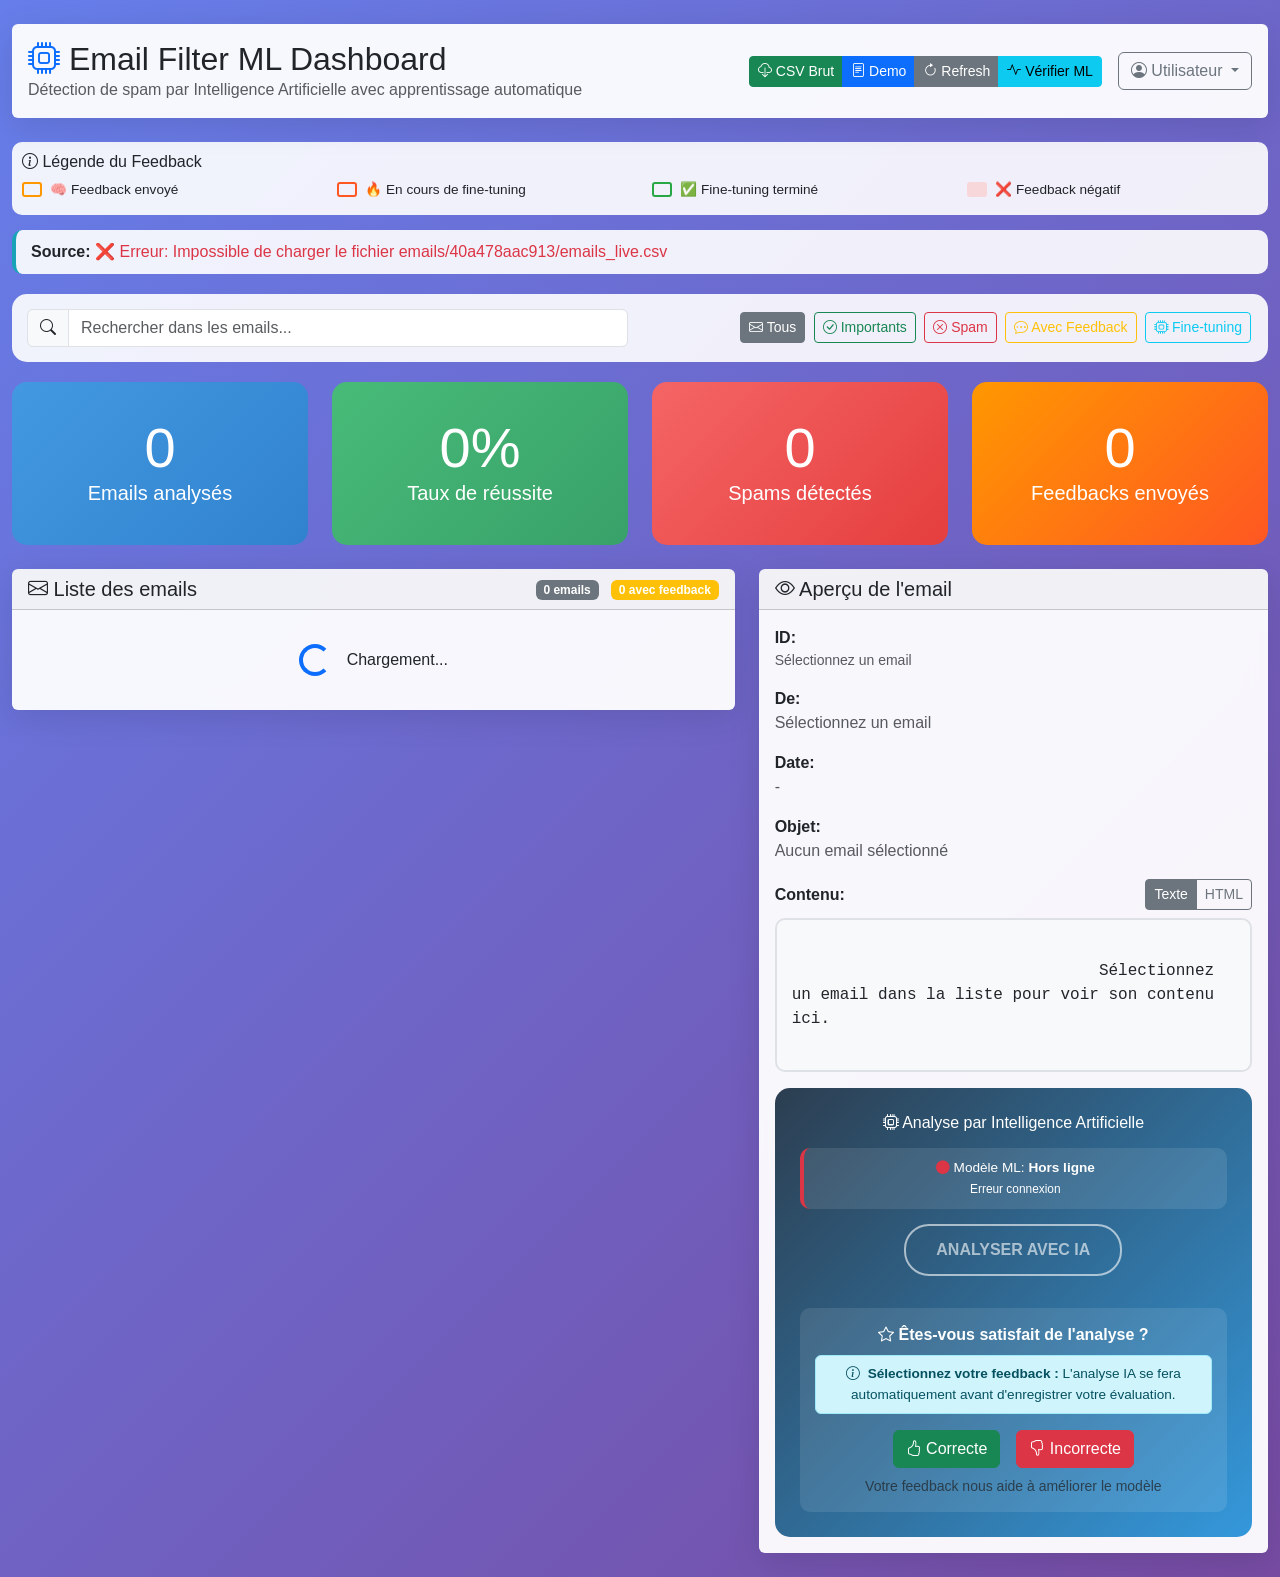
==== commit 554966a2: "last update" ====
--- a/src/pages/index.html
+++ b/src/pages/index.html
@@ -21,7 +21,7 @@
             content: '';
             position: absolute;
             top: 10px;
-            right: 10px;
+            right: calc(10px + 1cm);
             font-size: 16px;
             padding: 2px 6px;
             border-radius: 50%;
@@ -61,7 +61,14 @@
         }
         .feedback-positive { background: #d4edda; color: #155724; }
         .feedback-negative { background: #f8d7da; color: #721c24; }
-
+         /* Style pour les emails avec feedback négatif */
+       .email-item.has-feedback.has-negative-feedback {
+            background-color: rgba(248, 215, 218, 0.5); /* Rouge clair, semi-transparent */
+        }
+        .email-item.has-feedback.has-negative-feedback::before {
+            content: '❌'; /* Remplace l'icône 🧠 par défaut */
+            background: rgba(220, 53, 69, 0.1);
+        }
         .card { backdrop-filter: blur(10px); background: rgba(255, 255, 255, 0.95); border: none; box-shadow: 0 8px 32px rgba(0, 0, 0, 0.1); }
         .stats-card { text-align: center; padding: 2rem; color: white; border-radius: 15px; transition: transform 0.3s ease; }
         .stats-card:hover { transform: translateY(-5px); }
@@ -408,25 +415,25 @@
                 <div class="col-md-3">
                     <div class="legend-item">
                         <div class="legend-color" style="border: 2px solid #ff9800;"></div>
-                        <span>🧠 Feedback envoyé</span>
+                        <span class="me-1">🧠</span><span>Feedback envoyé</span>
                     </div>
                 </div>
                 <div class="col-md-3">
                     <div class="legend-item">
                         <div class="legend-color" style="border: 2px solid #ff5722;"></div>
-                        <span>🔥 En cours de fine-tuning</span>
+                        <span class="me-1">🔥</span><span>En cours de fine-tuning</span>
                     </div>
                 </div>
                 <div class="col-md-3">
                     <div class="legend-item">
                         <div class="legend-color" style="border: 2px solid #28a745;"></div>
-                        <span>✅ Fine-tuning terminé</span>
+                        <span class="me-1">✅</span><span>Fine-tuning terminé</span>
                     </div>
                 </div>
                 <div class="col-md-3">
                     <div class="legend-item">
                         <div class="legend-color" style="background: #f8d7da;"></div>
-                        <span>❌ Feedback négatif</span>
+                        <span class="me-1">❌</span><span>Feedback négatif</span>
                     </div>
                 </div>
             </div>
@@ -747,18 +754,31 @@
             return finetunedEmailIds.has(emailId);
         }
 
-        function updateEmailDisplayWithFeedback() {
+function updateEmailDisplayWithFeedback() {
             const emailItems = document.querySelectorAll('#emailList .email-item');
             emailItems.forEach(item => {
                 const emailId = item.dataset.emailId;
                 if (!emailId) return;
-                item.classList.remove('has-feedback', 'contributing-to-finetuning', 'finetuned-successfully');
-                if (finetunedEmailIds.has(emailId)) {
+
+                // 1. Réinitialiser toutes les classes de statut
+                item.classList.remove('has-feedback', 'contributing-to-finetuning', 'finetuned-successfully', 'has-negative-feedback');
+
+                // 2. Appliquer le statut le plus important en premier
+                if (isEmailFinetuned(emailId)) {
+                    // ✅ Si l'ID est dans la liste des "terminés"
                     item.classList.add('finetuned-successfully');
-                } else if (finetuningEmailIds.has(emailId)) {
+                } else if (isEmailContributingToFinetuning(emailId)) {
+                    // 🔥 Si l'ID est dans la liste des "en cours"
                     item.classList.add('contributing-to-finetuning');
-                } else if (feedbackStorage[emailId]) {
-                    item.classList.add('has-feedback');
+                } else {
+                    // 🧠 ou ❌ Sinon, vérifier s'il y a un feedback simple
+                    const feedback = getEmailFeedbackStatus(emailId);
+                    if (feedback) {
+                        item.classList.add('has-feedback');
+                        if (feedback.satisfaction === 'no') {
+                            item.classList.add('has-negative-feedback');
+                        }
+                    }
                 }
             });
         }
@@ -829,7 +849,7 @@
         console.warn("Erreur de monitoring", error.message);
     }
 }
-       async function syncWithAPI() {
+              async function syncWithAPI() {
             console.log("🔄 Synchronisation complète avec l'API...");
             try {
                 const response = await fetch(`${mlApiUrl}/finetuning/sync-frontend`, { method: 'POST' });
@@ -838,22 +858,34 @@
                 const data = await response.json();
                 const syncData = data.sync_data;
 
+                // ✅✅✅ LIGNE DE DEBUG À AJOUTER ✅✅✅
+                console.log("🔄 Données de synchronisation reçues de l'API:", syncData);
+
                 const wasTraining = finetuningStatus;
                 const isNowTraining = syncData.is_finetuning_running;
 
                 finetuningStatus = isNowTraining;
                 showFinetuningIndicator(isNowTraining);
 
-                if (wasTraining && !isNowTraining) {
-                    const processedIds = syncData.processed_email_ids || [];
-                    if (processedIds.length > 0) {
-                        markEmailsAsFinetuned(processedIds);
-                        clearPendingFinetuningEmails();
-                        showFinetuningNotification(`✅ Amélioration terminée! ${processedIds.length} email(s) ont contribué.`, 'success');
-                    }
-                }
-
+                // Reconstruire l'état local à partir de la source de vérité (le backend)
+                finetuningEmailIds = new Set(syncData.pending_email_ids || []);
+                finetunedEmailIds = new Set(syncData.processed_email_ids || []);
+
+                console.log(`🔄 État mis à jour: ${finetuningEmailIds.size} en cours (🔥), ${finetunedEmailIds.size} terminés (✅).`);
+
+                // Sauvegarder ce nouvel état dans le localStorage
+                localStorage.setItem('finetuningEmails', JSON.stringify([...finetuningEmailIds]));
+                localStorage.setItem('finetunedEmails', JSON.stringify([...finetunedEmailIds]));
+
+                // Mettre à jour TOUTE l'interface visuelle
                 updateEmailDisplayWithFeedback();
+
+                // Rafraîchir l'email actuellement sélectionné pour que son badge soit aussi à jour
+                const activeEmailElement = document.querySelector('#emailList .email-item.active');
+                if (activeEmailElement && activeEmailElement.dataset.index) {
+                    selectEmail(parseInt(activeEmailElement.dataset.index, 10));
+                }
+
                 console.log("🔄 Synchronisation terminée.");
             } catch (error) {
                 console.error("❌ Erreur critique de synchronisation:", error);
@@ -1365,7 +1397,11 @@
         }
 
         async function sendFeedback(satisfaction) {
-            if (!currentEmailData || !currentAnalysisResult) return;
+            // ✅ Vérification que l'email est bien sélectionné et a un ID
+            if (!currentEmailData || !currentEmailData.id || !currentAnalysisResult) {
+                alert("Veuillez d'abord analyser un email avant de donner votre feedback.");
+                return;
+            }
 
             try {
                 // Récupérer le client_id de la même manière que pour l'analyse
@@ -1374,70 +1410,60 @@
                     const userData = localStorage.getItem('user_data');
                     if (userData) {
                         const user = JSON.parse(userData);
-                        // Utiliser le hash fourni par le backend (email_hash)
-                        if (user.email_hash) {
-                            clientId = user.email_hash;
-                        } else if (user.email) {
-                            // Fallback vers le calcul local si le hash n'est pas disponible
-                            clientId = await hashEmailForDirectory(user.email);
-                        }
+                        if (user.email_hash) clientId = user.email_hash;
+                        else if (user.email) clientId = await hashEmailForDirectory(user.email);
                     }
                 } catch (e) {
                     console.log('Info: Pas de client_id pour le feedback, envoi global');
                 }
 
+                // Construction des données du feedback
                 const feedbackData = {
+                    // ✅✅✅ CORRECTION CLÉ : L'ID est maintenant inclus ✅✅✅
                     email_id: currentEmailData.id,
+
                     predicted_class: currentAnalysisResult.prediction,
                     predicted_probability: currentAnalysisResult.probability,
                     user_satisfaction: satisfaction,
                     language_detected: currentAnalysisResult.language_detected,
                     client_id: clientId
                 };
+
                 showFeedbackMessage('Envoi du feedback...', 'info');
 
                 const response = await fetch(`${mlApiUrl}/feedback/by-id`, {
-                    method: 'POST', mode: 'cors', headers: { 'Content-Type': 'application/json' },
-                    body: JSON.stringify(feedbackData), signal: AbortSignal.timeout(10000)
+                    method: 'POST',
+                    mode: 'cors',
+                    headers: { 'Content-Type': 'application/json' },
+                    body: JSON.stringify(feedbackData),
+                    signal: AbortSignal.timeout(10000)
                 });
                 if (!response.ok) throw new Error(`HTTP ${response.status}: ${await response.text()}`);
 
                 const result = await response.json();
+
+                // Sauvegarde locale du feedback (incluant l'ID)
                 saveFeedbackToStorage(currentEmailData.id, {
-                    satisfaction: satisfaction, timestamp: new Date().toISOString(),
-                    prediction: currentAnalysisResult.prediction, probability: currentAnalysisResult.probability
+                    satisfaction: satisfaction,
+                    timestamp: new Date().toISOString(),
+                    prediction: currentAnalysisResult.prediction,
+                    probability: currentAnalysisResult.probability
                 });
-                // On utilise /health juste pour une vérification rapide et légère
-                try {
-                const response = await fetch(`${mlApiUrl}/health`);
-                const data = await response.json();
-                const isApiTraining = data.is_finetuning_running;
-                if (isApiTraining == true) {
+
+                // Logique de mise à jour de l'UI
+                if (satisfaction === 'no') {
                     markEmailForFinetuning(currentEmailData.id);
-                    showFeedbackMessage('✅ Feedback enregistré! 🧠 IA en cours d\'amélioration...', 'success');
-                    await checkFinetuningStatus(); // Mettre à jour l'état immédiatement
-                    applyFiltersAndSearch();
+                    showFeedbackMessage('✅ Feedback enregistré! L\'IA va apprendre de ce cas.', 'success');
                 } else {
-                    showFeedbackMessage('✅ Merci ! Feedback enregistré', 'success');
-                }
-                }catch (error) {
-
-                }
-
-                updateEmailDisplayWithFeedback();
-
-                const feedbackStatusElement = document.getElementById('emailFeedbackStatus');
-                feedbackStatusElement.style.display = 'block';
-                feedbackStatusElement.className = `badge ${satisfaction === 'yes' ? 'bg-success' : 'bg-danger'}`;
-                feedbackStatusElement.innerHTML = `${satisfaction === 'yes' ? '✅ Feedback Positif' : '❌ Feedback Négatif'}`;
-                document.querySelectorAll('input[name="satisfaction"]').forEach(input => input.disabled = true);
+                     showFeedbackMessage('✅ Merci ! Feedback enregistré.', 'success');
+                }
+
+                // Forcer la synchronisation avec le backend pour avoir l'état le plus récent
+                await syncWithAPI();
 
             } catch (error) {
                 console.error('❌ Erreur feedback:', error);
                 showFeedbackMessage('❌ Erreur lors de l\'envoi', 'error');
-                document.querySelectorAll('input[name="satisfaction"]').forEach(input => {
-                    input.disabled = false; input.checked = false;
-                });
             }
         }
 
@@ -1592,73 +1618,74 @@
             }
         }
 
-document.addEventListener('DOMContentLoaded', async () => {
-    console.log('🚀 Démarrage du Dashboard ML (version corrigée et finalisée)');
-
-    // ====================================================================
-    // ÉTAPE 1: SETUP DE L'ENVIRONNEMENT ET DE L'UTILISATEUR
-    // ====================================================================
-
-    // Initialisation et simulation d'authentification (votre code est correct)
-    localStorage.removeItem('userEmailHash');
-    sessionStorage.removeItem('userEmailHash');
-
-    if (!localStorage.getItem('user_data')) {
-        console.log('🔧 SIMULATION: Pas d\'auth détectée, création d\'un utilisateur de démo.');
-        localStorage.setItem('user_data', JSON.stringify({
-            email: 'farinesfari@gmail.com',
-            name: 'Test User',
-            role: 'user',
-            email_hash: '40a478aac913' // Hash pré-calculé
-        }));
-    }
-
-    // Si vous aviez une vraie fonction checkAuth(), elle serait appelée ici
-    // if (!checkAuth()) { window.location.href = 'new_login.html'; return; }
-
-    // Initialise l'affichage des informations utilisateur (nom, email, etc.)
-    // Assurez-vous que la fonction initializeUserInterface() est définie dans votre script.
-    // initializeUserInterface();
-
-
-    // ====================================================================
-    // ÉTAPE 2: CHARGEMENT DES DONNÉES ET DE L'ÉTAT LOCAL
-    // ====================================================================
-
-    // Charge l'état précédent du feedback depuis le stockage local (icônes 🔥 et ✅)
-    loadFeedbackState();
-
-    // Charge les emails depuis la source par défaut (par exemple, les emails "live")
-    // Note : la fonction loadLiveEmails() doit appeler resetFeedbackState() au début
-    // pour nettoyer les données d'une session précédente si nécessaire.
-    await loadLiveEmails();
-
-    // Vérifie l'état initial du modèle ML (online/offline)
-    await checkMLStatus();
-
-    // Ajoute les listeners pour les contrôles de l'UI
-    document.querySelectorAll('input[name="viewMode"]').forEach(input => input.addEventListener('change', updateBodyDisplay));
-
-    console.log('✅ Données initiales et UI prêtes.');
-
-
-    // ====================================================================
-    // ÉTAPE 3: SYNCHRONISATION ET DÉMARRAGE DU MONITORING
-    // ====================================================================
-
-    // Forcer une synchronisation complète avec le backend dès le démarrage.
-    // C'est la correction clé qui résout le problème de l'indicateur bloqué
-    // et met à jour les icônes ✅ pour les fine-tunings terminés pendant que la page était fermée.
-    console.log("🔄 Lancement de la synchronisation initiale pour garantir la cohérence...");
-    await syncWithAPI();
-
-    // Démarrer le "radar" : une seule boucle de monitoring qui vérifiera l'état
-    // du fine-tuning toutes les 5 secondes.
-    console.log("📡 Démarrage du monitoring en continu...");
-    setInterval(checkFinetuningStatus, 5000);
-
-    console.log('🎉 Dashboard entièrement initialisé et prêt à l\'emploi.');
-});
+        document.addEventListener('DOMContentLoaded', async () => {
+            console.log('🚀 Démarrage du Dashboard ML (version corrigée et finalisée)');
+
+            // ====================================================================
+            // ÉTAPE 1: SETUP DE L'ENVIRONNEMENT ET DE L'UTILISATEUR
+            // ====================================================================
+
+            // Initialisation et simulation d'authentification (votre code est correct)
+            localStorage.removeItem('userEmailHash');
+            sessionStorage.removeItem('userEmailHash');
+
+            if (!localStorage.getItem('user_data')) {
+                console.log('🔧 SIMULATION: Pas d\'auth détectée, création d\'un utilisateur de démo.');
+                localStorage.setItem('user_data', JSON.stringify({
+                    email: 'farinesfari@gmail.com',
+                    name: 'Test User',
+                    role: 'user',
+                    email_hash: '40a478aac913' // Hash pré-calculé
+                }));
+            }
+
+            // Si vous aviez une vraie fonction checkAuth(), elle serait appelée ici
+            // if (!checkAuth()) { window.location.href = 'new_login.html'; return; }
+
+            // Initialise l'affichage des informations utilisateur (nom, email, etc.)
+            // Assurez-vous que la fonction initializeUserInterface() est définie dans votre script.
+            // initializeUserInterface();
+
+
+            // ====================================================================
+            // ÉTAPE 2: CHARGEMENT DES DONNÉES ET DE L'ÉTAT LOCAL
+            // ====================================================================
+
+            // Charge l'état précédent du feedback depuis le stockage local (icônes 🔥 et ✅)
+            loadFeedbackState();
+
+            // Charge les emails depuis la source par défaut (par exemple, les emails "live")
+            // Note : la fonction loadLiveEmails() doit appeler resetFeedbackState() au début
+            // pour nettoyer les données d'une session précédente si nécessaire.
+            await loadLiveEmails();
+
+            // Vérifie l'état initial du modèle ML (online/offline)
+            await checkMLStatus();
+
+            // Ajoute les listeners pour les contrôles de l'UI
+            document.querySelectorAll('input[name="viewMode"]').forEach(input => input.addEventListener('change', updateBodyDisplay));
+
+            console.log('✅ Données initiales et UI prêtes.');
+
+
+            // ====================================================================
+            // ÉTAPE 3: SYNCHRONISATION ET DÉMARRAGE DU MONITORING
+            // ====================================================================
+
+            // Forcer une synchronisation complète avec le backend dès le démarrage.
+            // C'est la correction clé qui résout le problème de l'indicateur bloqué
+            // et met à jour les icônes ✅ pour les fine-tunings terminés pendant que la page était fermée.
+            console.log("🔄 Lancement de la synchronisation initiale pour garantir la cohérence...");
+            await syncWithAPI();
+
+            // Démarrer le "radar" : une seule boucle de monitoring qui vérifiera l'état
+            // du fine-tuning toutes les 5 secondes.
+            console.log("📡 Démarrage du monitoring en continu...");
+            setInterval(checkFinetuningStatus, 5000);
+
+            console.log('🎉 Dashboard entièrement initialisé et prêt à l\'emploi.');
+        });
+
         // Initialiser l'interface utilisateur
         function initializeUserInterface() {
             const user = AuthManager.getCurrentUser();
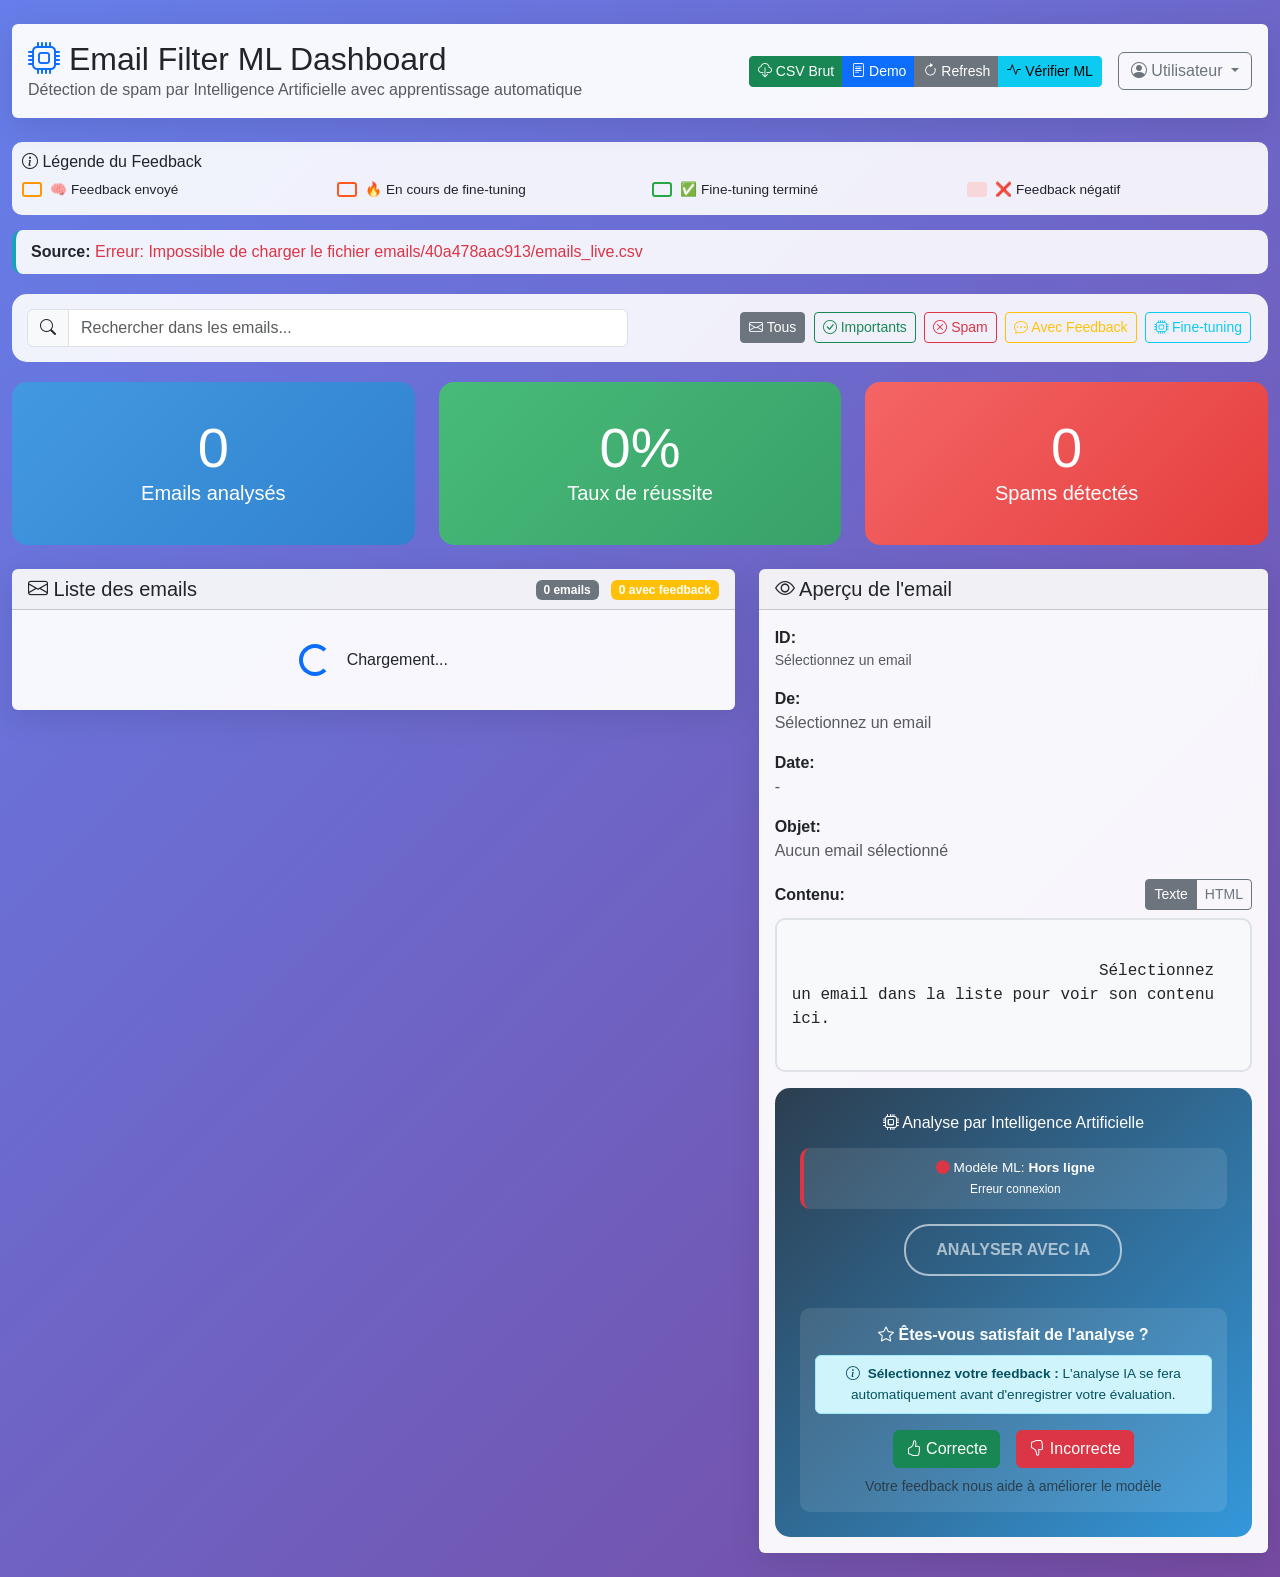
==== commit 48d52c8a: "last update v2 clear code" ====
--- a/src/pages/index.html
+++ b/src/pages/index.html
@@ -180,8 +180,8 @@
 
     <!-- Protection d'authentification améliorée -->
     <script>
-        console.log('🔥 DEBUG: Script d\'authentification chargé');
-        // TEMPORAIREMENT DÉSACTIVÉ POUR DEBUG
+        console.log(' DEBUG: Script d\'authentification chargé');
+
         if (false) {
         // PROTECTION CRITIQUE - Ne pas contourner cette vérification
         (function() {
@@ -337,7 +337,7 @@
     </script>
 </head>
 <body>
-    <!-- Contenu principal -->
+
     <div class="main-content">
     <div class="container-fluid py-4">
         <div class="row mb-4">
@@ -473,29 +473,23 @@
             </div>
         </div>
 
-        <div class="row mb-4">
-            <div class="col-md-3">
+        <div class="row mb-4 justify-content-center">
+            <div class="col-md-4">
                 <div class="stats-card stats-primary">
                     <div class="display-4" id="totalEmails">0</div>
                     <h5>Emails analysés</h5>
                 </div>
             </div>
-            <div class="col-md-3">
+            <div class="col-md-4">
                 <div class="stats-card stats-success">
                     <div class="display-4" id="successRate">0%</div>
                     <h5>Taux de réussite</h5>
                 </div>
             </div>
-            <div class="col-md-3">
+            <div class="col-md-4">
                 <div class="stats-card stats-danger">
                     <div class="display-4" id="spamCount">0</div>
                     <h5>Spams détectés</h5>
-                </div>
-            </div>
-            <div class="col-md-3">
-                <div class="stats-card stats-warning">
-                    <div class="display-4" id="feedbackCount">0</div>
-                    <h5>Feedbacks envoyés</h5>
                 </div>
             </div>
         </div>
@@ -599,7 +593,7 @@
             </div>
         </div>
     </div>
-    </div><!-- Fin main-content -->
+    </div>
 
     <!-- Modal Gmail -->
     <div class="modal fade" id="gmailModal" tabindex="-1" aria-labelledby="gmailModalLabel" aria-hidden="true">
@@ -721,25 +715,25 @@
                 probability: feedback.probability
             };
             localStorage.setItem('emailFeedbacks', JSON.stringify(feedbackStorage));
-            console.log(`💾 Feedback sauvegardé pour email ${emailId}`);
+            console.log(` Feedback sauvegardé pour email ${emailId}`);
         }
 
         function markEmailForFinetuning(emailId) {
             finetuningEmailIds.add(emailId);
             localStorage.setItem('finetuningEmails', JSON.stringify([...finetuningEmailIds]));
-            console.log(`🔥 Email ${emailId} marqué pour fine-tuning`);
+            console.log(` Email ${emailId} marqué pour fine-tuning`);
         }
 
         function markEmailsAsFinetuned(emailIds) {
             emailIds.forEach(id => finetunedEmailIds.add(id));
             localStorage.setItem('finetunedEmails', JSON.stringify([...finetunedEmailIds]));
-            console.log(`✅ ${emailIds.size} emails marqués comme fine-tunés.`);
+            console.log(` ${emailIds.size} emails marqués comme fine-tunés.`);
         }
 
         function clearPendingFinetuningEmails() {
             finetuningEmailIds.clear();
             localStorage.removeItem('finetuningEmails');
-            console.log('🗑️ File d\'attente de fine-tuning vidée.');
+            console.log(' File d\'attente de fine-tuning vidée.');
         }
 
         function getEmailFeedbackStatus(emailId) {
@@ -833,7 +827,7 @@
 
         async function checkFinetuningStatus() {
     try {
-        // On utilise /health juste pour une vérification rapide et légère
+
         const response = await fetch(`${mlApiUrl}/health`);
         const data = await response.json();
         const isApiTraining = data.is_finetuning_running;
@@ -841,8 +835,7 @@
         // Si l'état de l'API est différent de notre état local, il y a eu un changement
         // ou une désynchronisation (par ex. après un rechargement de page).
         if (isApiTraining !== finetuningStatus) {
-            console.log(`⚠️ CHANGEMENT D'ÉTAT DÉTECTÉ (Local: ${finetuningStatus}, API: ${isApiTraining}). Lancement de la synchronisation...`);
-            // On ne met pas à jour l'état ici. On délègue à la fonction de synchronisation complète.
+            console.log(`⚠ CHANGEMENT D'ÉTAT DÉTECTÉ (Local: ${finetuningStatus}, API: ${isApiTraining}). Lancement de la synchronisation...`);
             await syncWithAPI();
         }
     } catch (error) {
@@ -858,8 +851,6 @@
                 const data = await response.json();
                 const syncData = data.sync_data;
 
-                // ✅✅✅ LIGNE DE DEBUG À AJOUTER ✅✅✅
-                console.log("🔄 Données de synchronisation reçues de l'API:", syncData);
 
                 const wasTraining = finetuningStatus;
                 const isNowTraining = syncData.is_finetuning_running;
@@ -870,8 +861,6 @@
                 // Reconstruire l'état local à partir de la source de vérité (le backend)
                 finetuningEmailIds = new Set(syncData.pending_email_ids || []);
                 finetunedEmailIds = new Set(syncData.processed_email_ids || []);
-
-                console.log(`🔄 État mis à jour: ${finetuningEmailIds.size} en cours (🔥), ${finetunedEmailIds.size} terminés (✅).`);
 
                 // Sauvegarder ce nouvel état dans le localStorage
                 localStorage.setItem('finetuningEmails', JSON.stringify([...finetuningEmailIds]));
@@ -886,9 +875,9 @@
                     selectEmail(parseInt(activeEmailElement.dataset.index, 10));
                 }
 
-                console.log("🔄 Synchronisation terminée.");
+                console.log(" Synchronisation terminée.");
             } catch (error) {
-                console.error("❌ Erreur critique de synchronisation:", error);
+                console.error(" Erreur critique de synchronisation:", error);
             }
         }
 
@@ -967,11 +956,11 @@
                         // Utiliser le hash fourni par le backend (email_hash)
                         if (user.email_hash) {
                             userEmailHash = user.email_hash;
-                            console.log(`📁 Utilisation du hash backend pour ${user.email}: ${userEmailHash}`);
+                            console.log(` Utilisation du hash backend pour ${user.email}: ${userEmailHash}`);
                         } else if (user.email) {
                             // Fallback vers le calcul local si le hash n'est pas disponible
                             userEmailHash = await hashEmailForDirectory(user.email);
-                            console.log(`📁 Fallback hash local pour ${user.email}: ${userEmailHash}`);
+                            console.log(` Fallback hash local pour ${user.email}: ${userEmailHash}`);
                         }
                     }
                 } catch (e) {
@@ -982,12 +971,12 @@
                 let csvPath = userEmailHash ? `emails/${userEmailHash}/emails_live.csv` : 'emails_live.csv';
 
                 await emailLoader.loadEmailsFromCSV(csvPath);
-                emailLoader.updateSourceIndicator(`📊 Données CSV brutes (${emailLoader.emails.length} emails)`, 'success');
+                emailLoader.updateSourceIndicator(` Données CSV brutes (${emailLoader.emails.length} emails)`, 'success');
                 loadAndUpdate();
 
             } catch (error) {
                 console.error('Erreur chargement CSV brut:', error);
-                emailLoader.updateSourceIndicator(`❌ Erreur: ${error.message}`, 'danger');
+                emailLoader.updateSourceIndicator(` Erreur: ${error.message}`, 'danger');
                 alert(`Erreur de chargement du fichier CSV. Assurez-vous d'utiliser un serveur local et que le fichier 'emails_live.csv' est présent.`);
             }
         }
@@ -997,7 +986,7 @@
                 autoRefreshMode = false;
                 showAutoRefreshIndicator(false);
                 await emailLoader.loadEmailsFromCSV('emails_demo.csv');
-                emailLoader.updateSourceIndicator(`📝 Données de démonstration (${emailLoader.emails.length} emails)`, 'primary');
+                emailLoader.updateSourceIndicator(` Données de démonstration (${emailLoader.emails.length} emails)`, 'primary');
                 loadAndUpdate();
             } catch (error) {
                 alert(`Erreur de chargement du fichier démo.`);
@@ -1014,44 +1003,44 @@
         }
 
         async function refreshEmails() {
-            console.log('🔄 Refresh avec prédictions ML pour tous les emails...');
-            emailLoader.updateSourceIndicator('🔄 Chargement et analyse ML de tous les emails...', 'info');
+            console.log(' Refresh avec prédictions ML pour tous les emails...');
+            emailLoader.updateSourceIndicator(' Chargement et analyse ML de tous les emails...', 'info');
 
             try {
-                // Étape 1: Charger d'abord les emails depuis le CSV
+
                 let userEmailHash = null;
                 try {
                     const userData = localStorage.getItem('user_data');
                     if (userData) {
                         const user = JSON.parse(userData);
-                        // Utiliser le hash fourni par le backend (email_hash)
+
                         if (user.email_hash) {
                             userEmailHash = user.email_hash;
-                            console.log(`📁 Utilisation du hash backend pour ${user.email}: ${userEmailHash}`);
+                            console.log(` Utilisation du hash backend pour ${user.email}: ${userEmailHash}`);
                         } else if (user.email) {
                             // Fallback vers le calcul local si le hash n'est pas disponible
                             userEmailHash = await hashEmailForDirectory(user.email);
-                            console.log(`📁 Fallback hash local pour ${user.email}: ${userEmailHash}`);
+                            console.log(` Fallback hash local pour ${user.email}: ${userEmailHash}`);
                         }
                     }
                 } catch (e) {
                     console.log('Pas d\'utilisateur authentifié, mode global');
                 }
 
-                // Construire le bon chemin CSV
+
                 let csvPath = userEmailHash ? `emails/${userEmailHash}/emails_live.csv` : 'emails_live.csv';
 
-                // Charger les emails depuis le CSV
+
                 await emailLoader.loadEmailsFromCSV(csvPath);
                 console.log(`📊 ${emailLoader.emails.length} emails chargés depuis ${csvPath}`);
 
                 if (emailLoader.emails.length === 0) {
-                    emailLoader.updateSourceIndicator('⚠️ Aucun email trouvé', 'warning');
+                    emailLoader.updateSourceIndicator(' Aucun email trouvé', 'warning');
                     return;
                 }
 
                 // Étape 2: Faire des prédictions ML pour chaque email
-                emailLoader.updateSourceIndicator(`🧠 Analyse ML en cours pour ${emailLoader.emails.length} emails...`, 'info');
+                emailLoader.updateSourceIndicator(` Analyse ML en cours pour ${emailLoader.emails.length} emails...`, 'info');
 
                 let successCount = 0;
                 let errorCount = 0;
@@ -1061,7 +1050,7 @@
                     const emailId = email.id || `email_${i}`;
 
                     try {
-                        console.log(`🧠 Analyse ML ${i + 1}/${emailLoader.emails.length}: ${emailId}`);
+                        console.log(` Analyse ML ${i + 1}/${emailLoader.emails.length}: ${emailId}`);
 
                         const response = await fetch(`${mlApiUrl}/predict/email-id`, {
                             method: 'POST',
@@ -1077,7 +1066,7 @@
                         if (response.ok) {
                             const result = await response.json();
 
-                            // Mettre à jour le type de l'email basé sur la prédiction
+
                             const newType = result.prediction === 'phishing' ? 'SPAM' : 'IMPORTANT';
                             const oldType = email.type;
 
@@ -1087,18 +1076,18 @@
                             emailLoader.emails[i].language_detected = result.language_detected;
 
                             if (newType !== oldType) {
-                                console.log(`   🔄 ${emailId}: ${oldType} → ${newType} (conf: ${result.confidence})`);
+                                console.log(`    ${emailId}: ${oldType} → ${newType} (conf: ${result.confidence})`);
                             } else {
-                                console.log(`   ✅ ${emailId}: ${newType} confirmé (conf: ${result.confidence})`);
+                                console.log(`    ${emailId}: ${newType} confirmé (conf: ${result.confidence})`);
                             }
 
                             successCount++;
                         } else {
-                            console.warn(`   ⚠️ ${emailId}: Erreur HTTP ${response.status}`);
+                            console.warn(`    ${emailId}: Erreur HTTP ${response.status}`);
                             errorCount++;
                         }
                     } catch (error) {
-                        console.error(`   ❌ ${emailId}: ${error.message}`);
+                        console.error(`    ${emailId}: ${error.message}`);
                         errorCount++;
                     }
 
@@ -1107,7 +1096,7 @@
                         const processed = i + 1;
                         const remaining = emailLoader.emails.length - processed;
                         emailLoader.updateSourceIndicator(
-                            `🧠 Analyse ML: ${processed}/${emailLoader.emails.length} traités (${remaining} restants)`,
+                            `Analyse ML: ${processed}/${emailLoader.emails.length} traités (${remaining} restants)`,
                             'info'
                         );
 
@@ -1120,7 +1109,7 @@
                 }
 
                 // Étape 3: Affichage final
-                console.log(`✅ Analyse ML terminée: ${successCount} succès, ${errorCount} erreurs`);
+                console.log(` Analyse ML terminée: ${successCount} succès, ${errorCount} erreurs`);
 
                 const container = document.getElementById('emailList');
                 emailLoader.displayEmails(container);
@@ -1133,16 +1122,16 @@
 
                 // Message de statut final
                 const statusMessage = errorCount > 0
-                    ? `🧠 Analyse ML terminée: ${successCount}/${emailLoader.emails.length} emails analysés (${errorCount} erreurs)`
-                    : `🧠 Analyse ML terminée: ${emailLoader.emails.length} emails analysés avec succès`;
+                    ? `Analyse ML terminée: ${successCount}/${emailLoader.emails.length} emails analysés (${errorCount} erreurs)`
+                    : `Analyse ML terminée: ${emailLoader.emails.length} emails analysés avec succès`;
 
                 emailLoader.updateSourceIndicator(statusMessage, successCount > 0 ? 'success' : 'warning');
 
             } catch (error) {
-                console.error('❌ Erreur lors du refresh avec ML:', error);
-                emailLoader.updateSourceIndicator(`❌ Erreur: ${error.message}`, 'danger');
-
-                // Fallback: essayer de charger sans ML
+                console.error(' Erreur lors du refresh avec ML:', error);
+                emailLoader.updateSourceIndicator(` Erreur: ${error.message}`, 'danger');
+
+
                 try {
                     if (autoRefreshMode) {
                         await refreshEmailsWithML();
@@ -1154,7 +1143,7 @@
                         }
                     }
                 } catch (fallbackError) {
-                    console.error('❌ Fallback également échoué:', fallbackError);
+                    console.error(' Fallback également échoué:', fallbackError);
                 }
             }
         }
@@ -1299,14 +1288,14 @@
                 if (response.ok) {
                     mlStatusOnline = true;
                     const data = await response.json();
-                    console.log('🔍 [DEBUG] Données ML reçues:', data);
+
                     updateMLStatusForTraining(data.is_finetuning_running || false);
-                    console.log('✅ [DEBUG] Modèle ML en ligne et opérationnel');
+
                 } else {
                     throw new Error(`HTTP ${response.status}`);
                 }
             } catch (error) {
-                console.error('❌ [DEBUG] Erreur checkMLStatus:', error);
+                console.error(' [DEBUG] Erreur checkMLStatus:', error);
                 mlStatusOnline = false;
                 statusElement.innerHTML = `<i class="bi bi-circle-fill text-danger"></i> Modèle ML: <strong>Hors ligne</strong><br><small>${error.name === 'AbortError' ? 'Timeout' : 'Erreur connexion'}</small>`;
                 statusElement.className = 'ml-status offline';
@@ -1342,11 +1331,11 @@
                     // Utiliser le hash fourni par le backend (email_hash)
                     if (user.email_hash) {
                         clientId = user.email_hash;
-                        console.log(`📁 Analyse ML pour client (backend hash): ${clientId}`);
+                        console.log(` Analyse ML pour client (backend hash): ${clientId}`);
                     } else if (user.email) {
                         // Fallback vers le calcul local si le hash n'est pas disponible
                         clientId = await hashEmailForDirectory(user.email);
-                        console.log(`📁 Analyse ML pour client (fallback hash): ${clientId}`);
+                        console.log(` Analyse ML pour client (fallback hash): ${clientId}`);
                     }
                 }
             } catch (e) {
@@ -1397,14 +1386,12 @@
         }
 
         async function sendFeedback(satisfaction) {
-            // ✅ Vérification que l'email est bien sélectionné et a un ID
             if (!currentEmailData || !currentEmailData.id || !currentAnalysisResult) {
                 alert("Veuillez d'abord analyser un email avant de donner votre feedback.");
                 return;
             }
 
             try {
-                // Récupérer le client_id de la même manière que pour l'analyse
                 let clientId = null;
                 try {
                     const userData = localStorage.getItem('user_data');
@@ -1417,9 +1404,7 @@
                     console.log('Info: Pas de client_id pour le feedback, envoi global');
                 }
 
-                // Construction des données du feedback
                 const feedbackData = {
-                    // ✅✅✅ CORRECTION CLÉ : L'ID est maintenant inclus ✅✅✅
                     email_id: currentEmailData.id,
 
                     predicted_class: currentAnalysisResult.prediction,
@@ -1442,7 +1427,6 @@
 
                 const result = await response.json();
 
-                // Sauvegarde locale du feedback (incluant l'ID)
                 saveFeedbackToStorage(currentEmailData.id, {
                     satisfaction: satisfaction,
                     timestamp: new Date().toISOString(),
@@ -1450,7 +1434,6 @@
                     probability: currentAnalysisResult.probability
                 });
 
-                // Logique de mise à jour de l'UI
                 if (satisfaction === 'no') {
                     markEmailForFinetuning(currentEmailData.id);
                     showFeedbackMessage('✅ Feedback enregistré! L\'IA va apprendre de ce cas.', 'success');
@@ -1458,11 +1441,10 @@
                      showFeedbackMessage('✅ Merci ! Feedback enregistré.', 'success');
                 }
 
-                // Forcer la synchronisation avec le backend pour avoir l'état le plus récent
                 await syncWithAPI();
 
             } catch (error) {
-                console.error('❌ Erreur feedback:', error);
+                console.error(' Erreur feedback:', error);
                 showFeedbackMessage('❌ Erreur lors de l\'envoi', 'error');
             }
         }
@@ -1567,22 +1549,20 @@
                 await sendFeedback(satisfaction);
 
             } catch (error) {
-                console.error('❌ Erreur lors de l\'analyse pour feedback:', error);
+                console.error(' Erreur lors de l\'analyse pour feedback:', error);
                 alert(`Erreur lors de l'analyse: ${error.message}`);
                 document.querySelectorAll('input[name="satisfaction"]').forEach(input => input.checked = false);
             }
         }
-         /** Charge l'état du feedback depuis le localStorage. */
         function loadFeedbackState() {
             finetuningEmailIds = new Set(JSON.parse(localStorage.getItem('finetuningEmails') || '[]'));
             finetunedEmailIds = new Set(JSON.parse(localStorage.getItem('finetunedEmails') || '[]'));
             feedbackStorage = JSON.parse(localStorage.getItem('emailFeedbacks') || '{}');
-            console.log(`📊 État du feedback chargé: ${finetuningEmailIds.size} en cours, ${finetunedEmailIds.size} terminés.`);
-        }
-
-        /** ✅ CRUCIAL: Réinitialise complètement l'état du feedback. */
+            console.log(` État du feedback chargé: ${finetuningEmailIds.size} en cours, ${finetunedEmailIds.size} terminés.`);
+        }
+
         function resetFeedbackState() {
-            console.warn("🗑️ Réinitialisation de l'état du feedback local (localStorage).");
+            console.warn(" Réinitialisation de l'état du feedback local (localStorage).");
             finetuningEmailIds.clear();
             finetunedEmailIds.clear();
             feedbackStorage = {};
@@ -1619,13 +1599,9 @@
         }
 
         document.addEventListener('DOMContentLoaded', async () => {
-            console.log('🚀 Démarrage du Dashboard ML (version corrigée et finalisée)');
-
-            // ====================================================================
-            // ÉTAPE 1: SETUP DE L'ENVIRONNEMENT ET DE L'UTILISATEUR
-            // ====================================================================
-
-            // Initialisation et simulation d'authentification (votre code est correct)
+            console.log(' Démarrage du Dashboard ML (version corrigée et finalisée)');
+
+
             localStorage.removeItem('userEmailHash');
             sessionStorage.removeItem('userEmailHash');
 
@@ -1639,54 +1615,30 @@
                 }));
             }
 
-            // Si vous aviez une vraie fonction checkAuth(), elle serait appelée ici
-            // if (!checkAuth()) { window.location.href = 'new_login.html'; return; }
-
-            // Initialise l'affichage des informations utilisateur (nom, email, etc.)
-            // Assurez-vous que la fonction initializeUserInterface() est définie dans votre script.
-            // initializeUserInterface();
-
-
-            // ====================================================================
-            // ÉTAPE 2: CHARGEMENT DES DONNÉES ET DE L'ÉTAT LOCAL
-            // ====================================================================
-
-            // Charge l'état précédent du feedback depuis le stockage local (icônes 🔥 et ✅)
+
             loadFeedbackState();
 
-            // Charge les emails depuis la source par défaut (par exemple, les emails "live")
-            // Note : la fonction loadLiveEmails() doit appeler resetFeedbackState() au début
-            // pour nettoyer les données d'une session précédente si nécessaire.
+
             await loadLiveEmails();
 
-            // Vérifie l'état initial du modèle ML (online/offline)
+
             await checkMLStatus();
 
-            // Ajoute les listeners pour les contrôles de l'UI
+
             document.querySelectorAll('input[name="viewMode"]').forEach(input => input.addEventListener('change', updateBodyDisplay));
 
-            console.log('✅ Données initiales et UI prêtes.');
-
-
-            // ====================================================================
-            // ÉTAPE 3: SYNCHRONISATION ET DÉMARRAGE DU MONITORING
-            // ====================================================================
-
-            // Forcer une synchronisation complète avec le backend dès le démarrage.
-            // C'est la correction clé qui résout le problème de l'indicateur bloqué
-            // et met à jour les icônes ✅ pour les fine-tunings terminés pendant que la page était fermée.
-            console.log("🔄 Lancement de la synchronisation initiale pour garantir la cohérence...");
+            console.log(' Données initiales et UI prêtes.');
+
+
+            console.log(" Lancement de la synchronisation initiale pour garantir la cohérence...");
             await syncWithAPI();
 
-            // Démarrer le "radar" : une seule boucle de monitoring qui vérifiera l'état
-            // du fine-tuning toutes les 5 secondes.
-            console.log("📡 Démarrage du monitoring en continu...");
+            console.log(" Démarrage du monitoring en continu...");
             setInterval(checkFinetuningStatus, 5000);
 
-            console.log('🎉 Dashboard entièrement initialisé et prêt à l\'emploi.');
+            console.log(' Dashboard entièrement initialisé et prêt à l\'emploi.');
         });
 
-        // Initialiser l'interface utilisateur
         function initializeUserInterface() {
             const user = AuthManager.getCurrentUser();
             if (user) {
@@ -1725,9 +1677,6 @@
         `;
         document.head.appendChild(style);
 
-        // Hash function moved to hashUtils.js - using centralized implementation
-
-        // Fonction pour charger les emails de l'utilisateur connecté
         async function loadUserEmails() {
             try {
                 // Récupérer les informations de l'utilisateur connecté
@@ -1836,31 +1785,29 @@
             }
         }
 
-        // Fonction de debug (optionnelle)
         function debugFeedbackState() {
-            console.log('🔍 État du feedback:');
+            console.log(' État du feedback:');
             console.log('  currentEmailData:', currentEmailData);
             console.log('  currentAnalysisResult:', currentAnalysisResult);
             console.log('  mlStatusOnline:', mlStatusOnline);
 
             // Test des event listeners
             const inputs = document.querySelectorAll('input[name="satisfaction"]');
-            console.log('🔍 Inputs satisfaction trouvés:', inputs.length);
+            console.log(' Inputs satisfaction trouvés:', inputs.length);
             inputs.forEach(input => {
                 console.log(`  - ${input.id}: enabled=${!input.disabled}, checked=${input.checked}`);
             });
         }
 
         function handleSatisfactionChange(e) {
-            console.log('🎯 handleSatisfactionChange déclenché:', e.target.id, 'valeur:', e.target.value, 'checked:', e.target.checked);
+            console.log(' handleSatisfactionChange déclenché:', e.target.id, 'valeur:', e.target.value, 'checked:', e.target.checked);
             if (e.target.checked) {
                 handleFeedback(e.target.value);
             }
         }
 
         function handleSatisfactionClick(e) {
-            console.log('🖱️ handleSatisfactionClick déclenché:', e.target.id, 'valeur:', e.target.value);
-            // Laisser l'événement change gérer la logique
+            console.log(' handleSatisfactionClick déclenché:', e.target.id, 'valeur:', e.target.value);
         }
 
         function testFeedback(satisfaction) {
@@ -1869,7 +1816,7 @@
         }
 
         async function sendFeedbackDirect(satisfaction) {
-            console.log('🎯 Bouton de feedback cliqué:', satisfaction);
+            console.log(' Bouton de feedback cliqué:', satisfaction);
 
             if (!currentEmailData) {
                 alert('Veuillez sélectionner un email d\'abord.');
@@ -1882,11 +1829,10 @@
             }
 
 
-            // Si pas d'analyse ML précédente, analyser d'abord puis envoyer feedback
             if (!currentAnalysisResult) {
                 await analyzeEmailThenSendFeedback(satisfaction);
             } else {
-                // Si analyse déjà faite, envoyer directement le feedback avec confirmation
+
                 handleFeedback(satisfaction);
             }
         }
